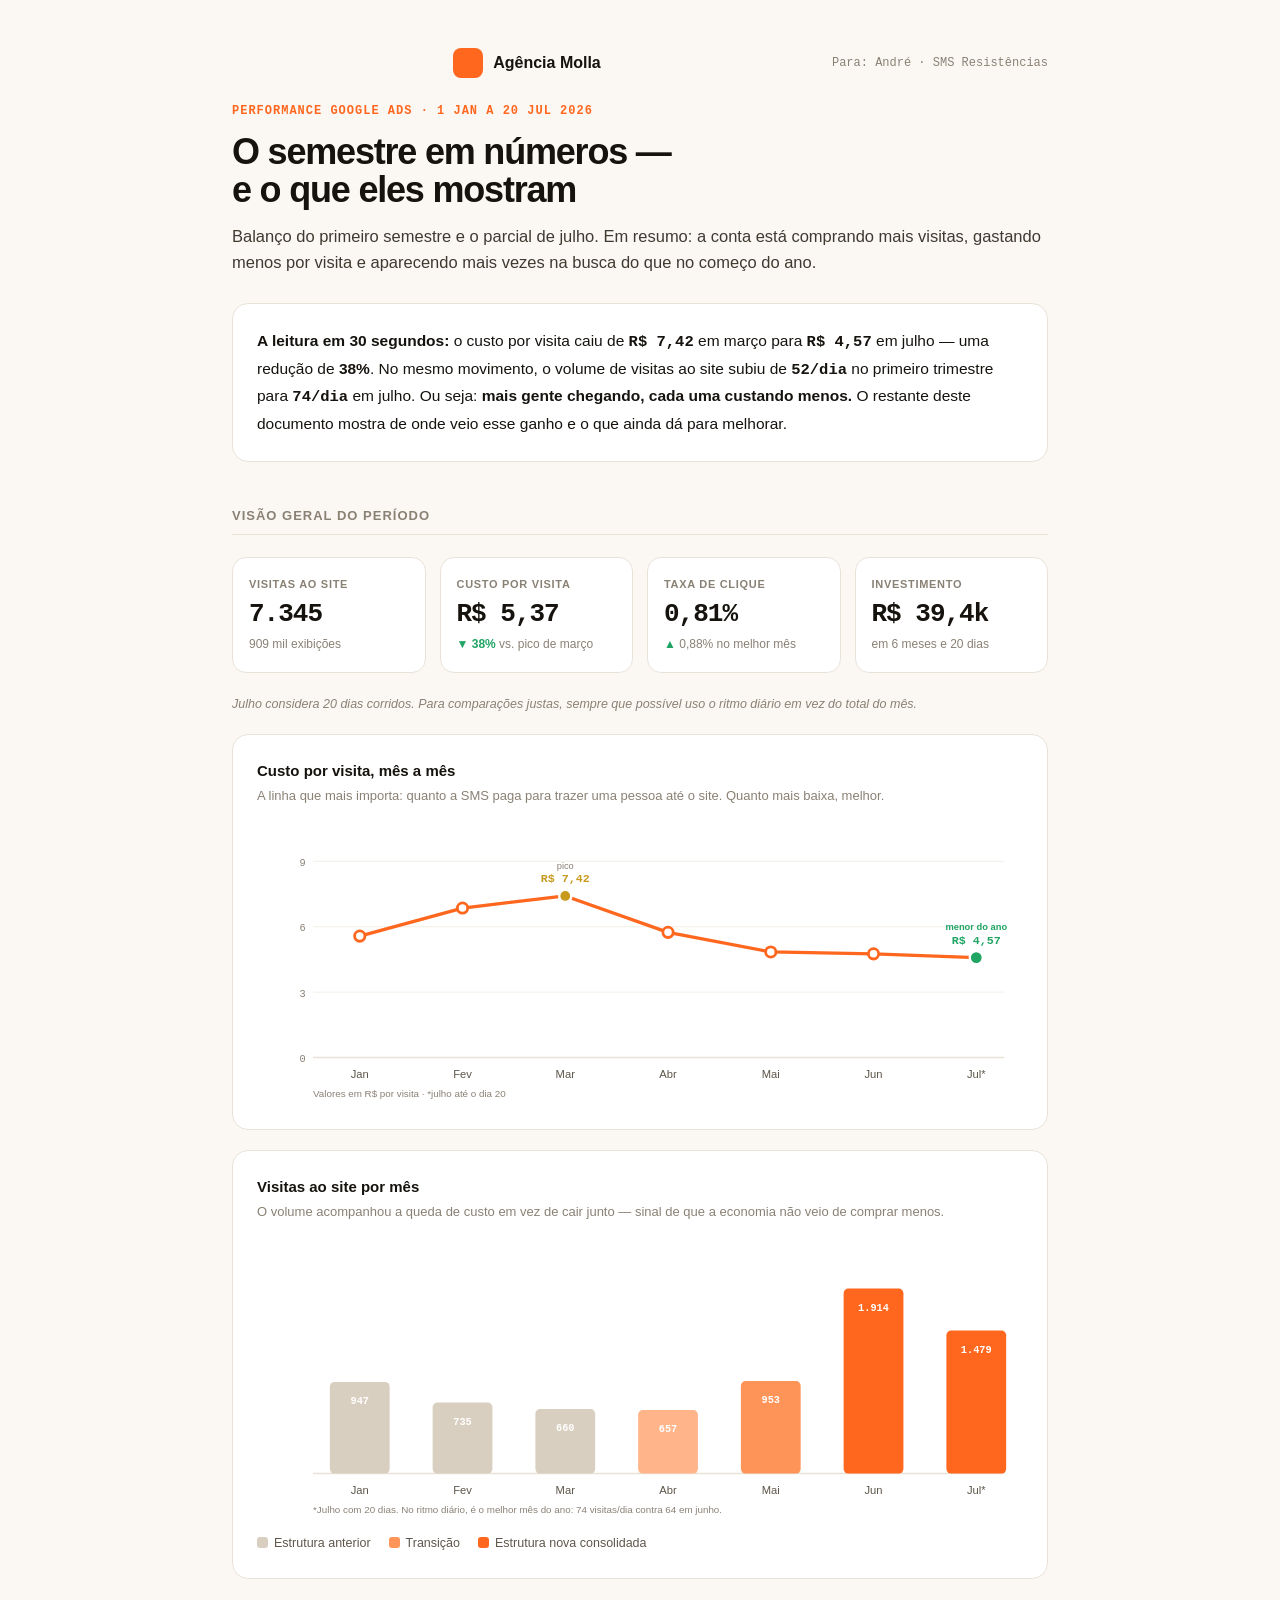
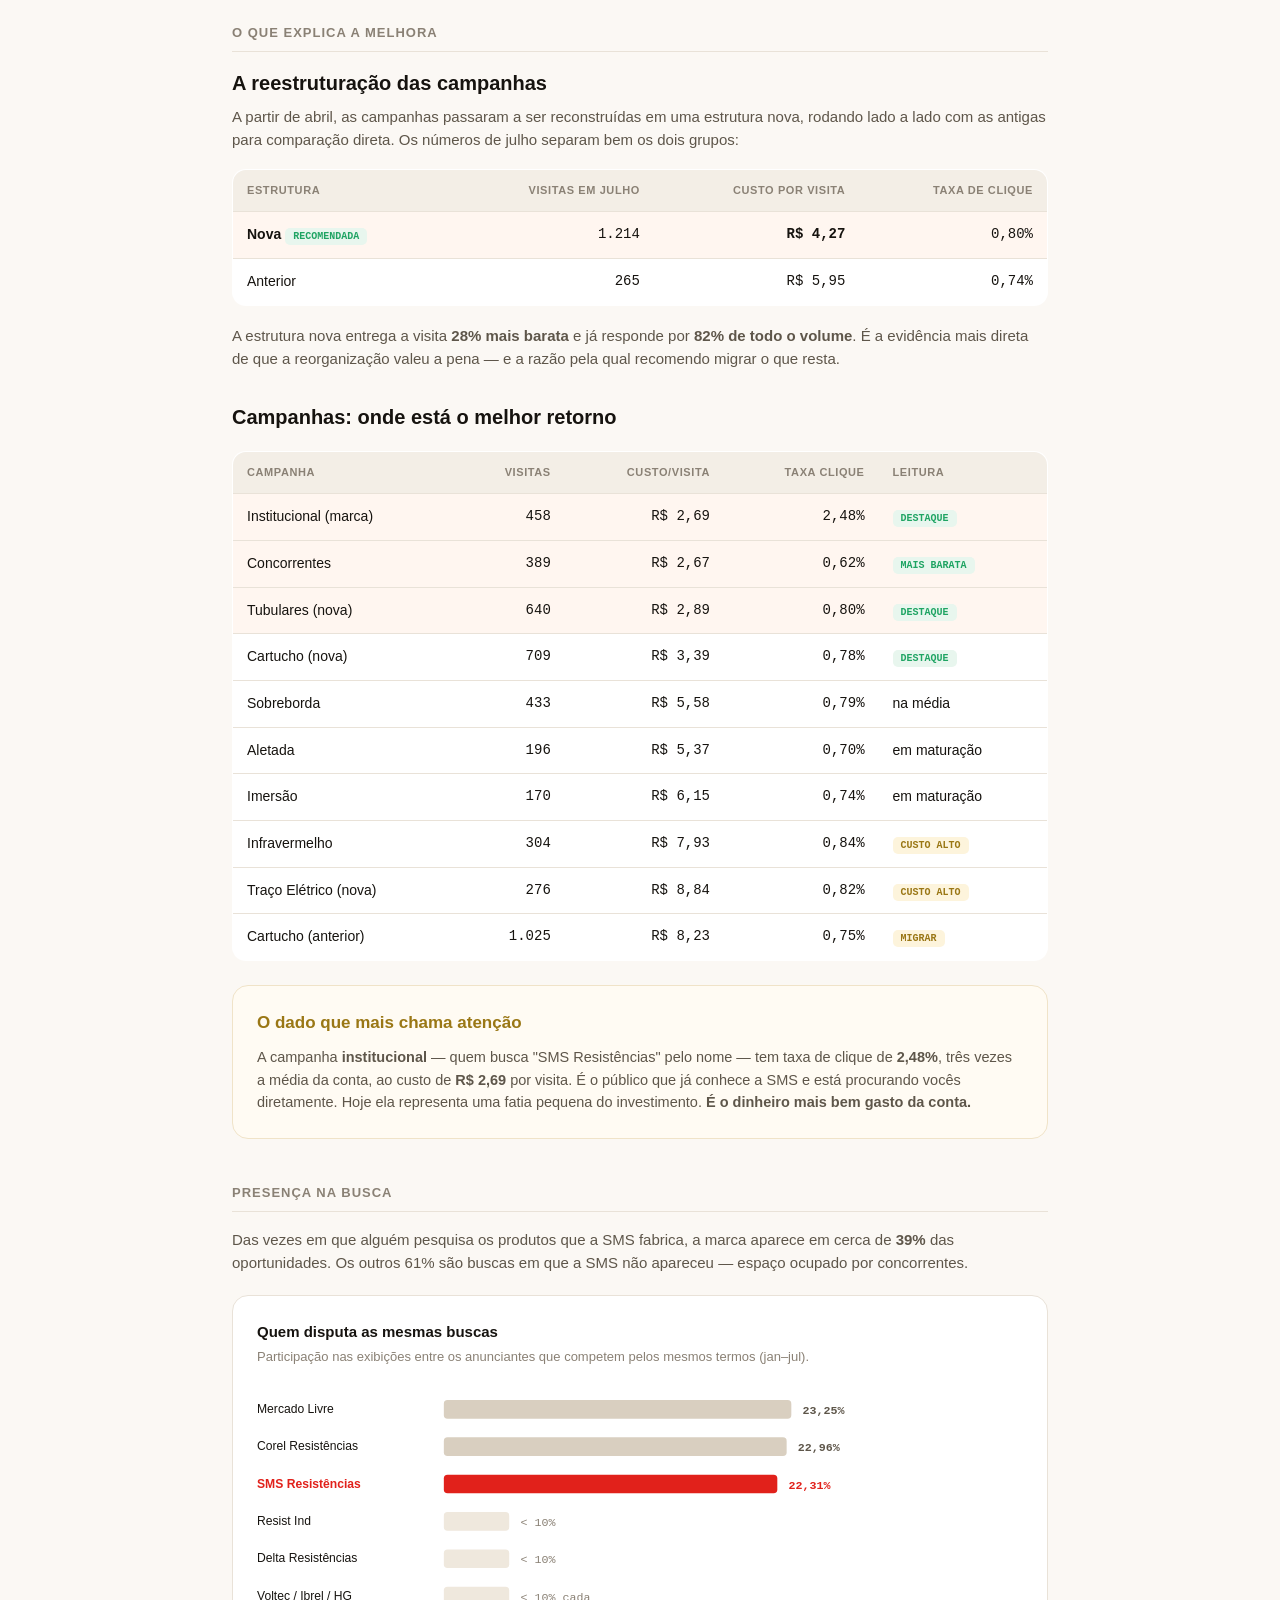
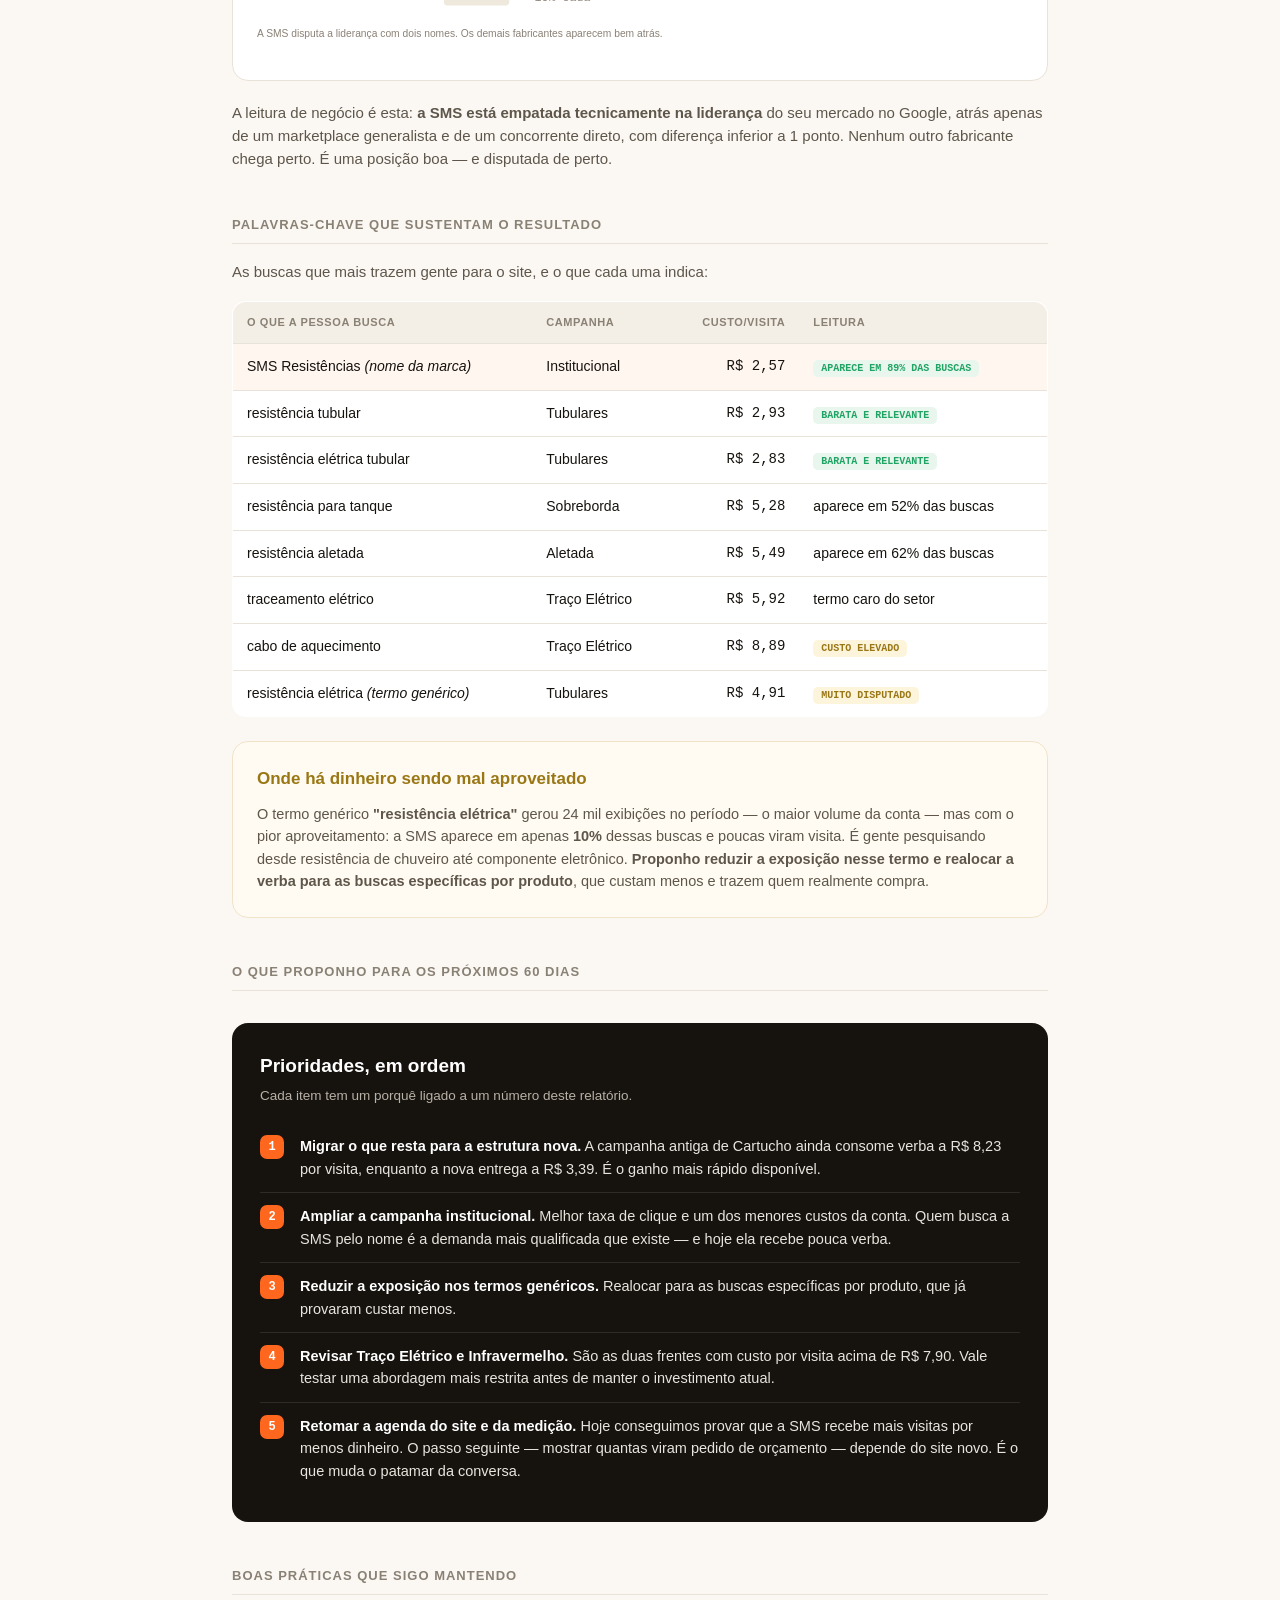
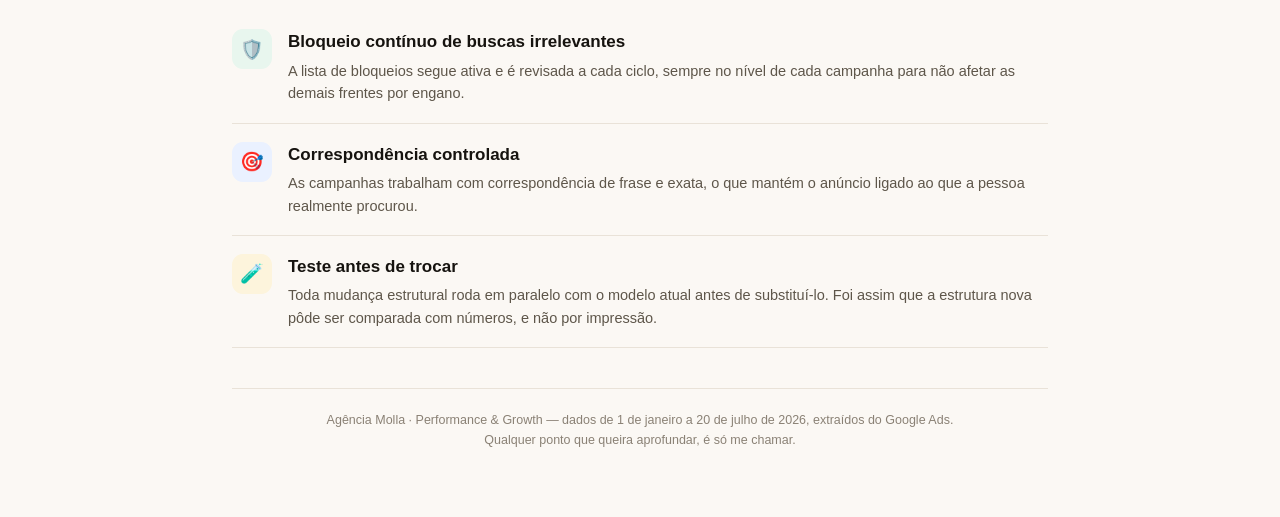
==== report_20260720_performance-jan-jul.html @ 2db91d68 "Add files via upload" ====
<!DOCTYPE html><html lang="pt-br"><head>
<meta charset="UTF-8"><meta name="viewport" content="width=device-width,initial-scale=1.0">
<title>Performance Google Ads · Jan–Jul 2026 — SMS Resistências | Agência Molla</title>
<style>
*{margin:0;padding:0;box-sizing:border-box}
:root{--molla:#FF671F;--sms:#E1211B;--ink:#16130f;--paper:#FBF8F4;--card:#fff;--line:#E9E2D8;--muted:#8A8175;--soft:#F3EEE6;--green:#1FA463;--amber:#C79A1E;--blue:#426AF2}
body{font-family:'Manrope','Segoe UI',Arial,sans-serif;background:var(--paper);color:var(--ink);line-height:1.55;-webkit-font-smoothing:antialiased}
.mono{font-family:'JetBrains Mono','SFMono-Regular',Consolas,monospace}
.wrap{max-width:880px;margin:0 auto;padding:48px 32px 70px}
.tagrow{display:flex;align-items:center;gap:10px;margin-bottom:24px}
.tagrow .dot{width:30px;height:30px;border-radius:8px;background:var(--molla);flex-shrink:0}
.tagrow b{font-size:16px;font-weight:800}
.tagrow span{font-size:12px;color:var(--muted);margin-left:auto}
.eyebrow{font-family:'JetBrains Mono',monospace;font-size:12px;letter-spacing:1px;text-transform:uppercase;color:var(--molla);font-weight:700;margin-bottom:12px}
h1{font-size:36px;font-weight:800;letter-spacing:-1.2px;line-height:1.08;margin-bottom:14px}
.intro{font-size:16.5px;color:#3f3930;margin-bottom:8px}
.hello{background:var(--card);border:1px solid var(--line);border-radius:16px;padding:24px;margin:28px 0;font-size:15.5px;line-height:1.7}
h2{font-size:13px;text-transform:uppercase;letter-spacing:1px;color:var(--muted);font-weight:700;margin:44px 0 16px;padding-bottom:8px;border-bottom:1px solid var(--line)}
h3.sec{font-size:20px;font-weight:800;margin:0 0 6px}
p.lead{font-size:15px;color:#5e564a;margin-bottom:18px}

/* big numbers */
.bn{display:grid;grid-template-columns:repeat(4,1fr);gap:14px;margin:22px 0}
.bn .b{background:var(--card);border:1px solid var(--line);border-radius:14px;padding:18px 16px}
.bn .lab{font-size:11px;text-transform:uppercase;letter-spacing:.7px;color:var(--muted);font-weight:700;margin-bottom:8px}
.bn .val{font-family:'JetBrains Mono',monospace;font-size:26px;font-weight:700;letter-spacing:-1px;line-height:1}
.bn .cmp{font-size:12px;margin-top:8px;font-weight:700}
.up{color:var(--green)} .down{color:var(--green)} .warn{color:var(--amber)}
.bn .cmp em{font-style:normal;color:var(--muted);font-weight:500}

.chart{background:var(--card);border:1px solid var(--line);border-radius:16px;padding:24px;margin:20px 0}
.chart h4{font-size:15px;font-weight:800;margin-bottom:4px}
.chart .cap{font-size:13px;color:var(--muted);margin-bottom:18px}
.chart svg{width:100%;height:auto;display:block}
.legend{display:flex;gap:18px;flex-wrap:wrap;margin-top:14px;font-size:12.5px;color:#5e564a}
.legend i{width:11px;height:11px;border-radius:3px;display:inline-block;margin-right:6px;vertical-align:-1px}

table{width:100%;border-collapse:collapse;background:var(--card);border:1px solid var(--line);border-radius:14px;overflow:hidden;font-size:14px;margin:18px 0}
th{background:var(--soft);text-align:left;padding:12px 14px;font-size:11px;text-transform:uppercase;letter-spacing:.6px;color:var(--muted);font-weight:800}
td{padding:12px 14px;border-top:1px solid var(--line)}
td.n{font-family:'JetBrains Mono',monospace;text-align:right;white-space:nowrap}
tr.hi td{background:#FFF6F0}
.pill{font-family:'JetBrains Mono',monospace;font-size:10px;font-weight:700;text-transform:uppercase;padding:3px 8px;border-radius:5px;background:#E8F6EE;color:var(--green)}
.pill.a{background:#FDF4DC;color:#9a7715}
.pill.b{background:#EAF1FF;color:var(--blue)}

.item{display:flex;gap:16px;padding:18px 0;border-bottom:1px solid var(--line)}
.item:last-child{border-bottom:none}
.ic{width:40px;height:40px;border-radius:11px;flex-shrink:0;display:flex;align-items:center;justify-content:center;font-size:19px;background:var(--soft)}
.ic.g{background:#E8F6EE}.ic.b{background:#EAF1FF}.ic.a{background:#FDF4DC}
.item h3{font-size:17px;font-weight:700;margin-bottom:4px}
.item p{font-size:14.5px;color:#5e564a}

.callout{background:#FFFBF3;border:1px solid #F0E3C8;border-radius:16px;padding:24px;margin:24px 0}
.callout h3{font-size:17px;font-weight:700;margin-bottom:10px;color:#9a7715}
.callout p{font-size:14.5px;color:#5e564a}
.next{background:var(--ink);color:#fff;border-radius:16px;padding:28px;margin-top:32px}
.next h3{font-size:19px;margin-bottom:6px}
.next .sb{font-size:13.5px;color:#b8b1a6;margin-bottom:16px}
.next ol{list-style:none;counter-reset:s}
.next li{padding:12px 0 12px 40px;position:relative;font-size:14.5px;color:#e8e4dd;border-top:1px solid #2e2a24;counter-increment:s}
.next li:first-child{border-top:none}
.next li::before{content:counter(s);position:absolute;left:0;top:12px;width:24px;height:24px;border-radius:7px;background:var(--molla);color:#fff;font-family:'JetBrains Mono',monospace;font-size:12px;font-weight:700;display:flex;align-items:center;justify-content:center}
.next li b{color:#fff}
.foot{margin-top:40px;padding-top:22px;border-top:1px solid var(--line);font-size:12.5px;color:var(--muted);text-align:center}
.note{font-size:12.5px;color:var(--muted);font-style:italic;margin-top:10px}
@media(max-width:680px){.wrap{padding:32px 18px 50px}h1{font-size:27px}.bn{grid-template-columns:repeat(2,1fr)}table{font-size:12.5px}td,th{padding:9px 8px}}
@media print{*{-webkit-print-color-adjust:exact!important;print-color-adjust:exact!important}
.chart,table,.next,.callout,.hello{page-break-inside:avoid;break-inside:avoid}@page{margin:12mm}}
</style></head><body>
<div class="wrap">
  <div class="tagrow"><span class="dot"></span><b>Agência Molla</b><span class="mono">Para: André · SMS Resistências</span></div>
  <div class="eyebrow">Performance Google Ads · 1 jan a 20 jul 2026</div>
  <h1>O semestre em números —<br>e o que eles mostram</h1>
  <p class="intro">Balanço do primeiro semestre e o parcial de julho. Em resumo: a conta está comprando mais visitas, gastando menos por visita e aparecendo mais vezes na busca do que no começo do ano.</p>

  <div class="hello">
    <b>A leitura em 30 segundos:</b> o custo por visita caiu de <b class="mono">R$ 7,42</b> em março para <b class="mono">R$ 4,57</b> em julho — uma redução de <b>38%</b>. No mesmo movimento, o volume de visitas ao site subiu de <b class="mono">52/dia</b> no primeiro trimestre para <b class="mono">74/dia</b> em julho. Ou seja: <b>mais gente chegando, cada uma custando menos.</b> O restante deste documento mostra de onde veio esse ganho e o que ainda dá para melhorar.
  </div>

  <h2>Visão geral do período</h2>
  <div class="bn">
    <div class="b"><div class="lab">Visitas ao site</div><div class="val">7.345</div><div class="cmp"><em>909 mil exibições</em></div></div>
    <div class="b"><div class="lab">Custo por visita</div><div class="val">R$ 5,37</div><div class="cmp down">▼ 38% <em>vs. pico de março</em></div></div>
    <div class="b"><div class="lab">Taxa de clique</div><div class="val">0,81%</div><div class="cmp up">▲ <em>0,88% no melhor mês</em></div></div>
    <div class="b"><div class="lab">Investimento</div><div class="val">R$ 39,4k</div><div class="cmp"><em>em 6 meses e 20 dias</em></div></div>
  </div>
  <p class="note">Julho considera 20 dias corridos. Para comparações justas, sempre que possível uso o ritmo diário em vez do total do mês.</p>

  <div class="chart">
    <h4>Custo por visita, mês a mês</h4>
    <p class="cap">A linha que mais importa: quanto a SMS paga para trazer uma pessoa até o site. Quanto mais baixa, melhor.</p>
    <svg viewBox="0 0 820 300" xmlns="http://www.w3.org/2000/svg" role="img" aria-label="Gráfico de custo por clique por mês">
      <line x1="60" y1="250" x2="800" y2="250" stroke="#E9E2D8" stroke-width="1.5"/>
      <line x1="60" y1="180" x2="800" y2="180" stroke="#F3EEE6" stroke-width="1"/>
      <line x1="60" y1="110" x2="800" y2="110" stroke="#F3EEE6" stroke-width="1"/>
      <line x1="60" y1="40" x2="800" y2="40" stroke="#F3EEE6" stroke-width="1"/>
      <text x="52" y="255" font-size="11" fill="#8A8175" text-anchor="end" font-family="monospace">0</text>
      <text x="52" y="185" font-size="11" fill="#8A8175" text-anchor="end" font-family="monospace">3</text>
      <text x="52" y="115" font-size="11" fill="#8A8175" text-anchor="end" font-family="monospace">6</text>
      <text x="52" y="45" font-size="11" fill="#8A8175" text-anchor="end" font-family="monospace">9</text>
      <polyline points="110,120 220,90 330,77 440,116 550,137 660,139 770,143" fill="none" stroke="#FF671F" stroke-width="3.5" stroke-linejoin="round" stroke-linecap="round"/>
      <circle cx="110" cy="120" r="5.5" fill="#fff" stroke="#FF671F" stroke-width="3"/>
      <circle cx="220" cy="90" r="5.5" fill="#fff" stroke="#FF671F" stroke-width="3"/>
      <circle cx="330" cy="77" r="6.5" fill="#C79A1E" stroke="#fff" stroke-width="2.5"/>
      <circle cx="440" cy="116" r="5.5" fill="#fff" stroke="#FF671F" stroke-width="3"/>
      <circle cx="550" cy="137" r="5.5" fill="#fff" stroke="#FF671F" stroke-width="3"/>
      <circle cx="660" cy="139" r="5.5" fill="#fff" stroke="#FF671F" stroke-width="3"/>
      <circle cx="770" cy="143" r="7" fill="#1FA463" stroke="#fff" stroke-width="2.5"/>
      <text x="330" y="62" font-size="12.5" fill="#C79A1E" text-anchor="middle" font-weight="700" font-family="monospace">R$ 7,42</text>
      <text x="330" y="48" font-size="10" fill="#8A8175" text-anchor="middle">pico</text>
      <text x="770" y="128" font-size="12.5" fill="#1FA463" text-anchor="middle" font-weight="700" font-family="monospace">R$ 4,57</text>
      <text x="770" y="114" font-size="10" fill="#1FA463" text-anchor="middle" font-weight="700">menor do ano</text>
      <text x="110" y="272" font-size="12" fill="#5e564a" text-anchor="middle">Jan</text>
      <text x="220" y="272" font-size="12" fill="#5e564a" text-anchor="middle">Fev</text>
      <text x="330" y="272" font-size="12" fill="#5e564a" text-anchor="middle">Mar</text>
      <text x="440" y="272" font-size="12" fill="#5e564a" text-anchor="middle">Abr</text>
      <text x="550" y="272" font-size="12" fill="#5e564a" text-anchor="middle">Mai</text>
      <text x="660" y="272" font-size="12" fill="#5e564a" text-anchor="middle">Jun</text>
      <text x="770" y="272" font-size="12" fill="#5e564a" text-anchor="middle">Jul*</text>
      <text x="60" y="292" font-size="10.5" fill="#8A8175">Valores em R$ por visita · *julho até o dia 20</text>
    </svg>
  </div>

  <div class="chart">
    <h4>Visitas ao site por mês</h4>
    <p class="cap">O volume acompanhou a queda de custo em vez de cair junto — sinal de que a economia não veio de comprar menos.</p>
    <svg viewBox="0 0 820 300" xmlns="http://www.w3.org/2000/svg" role="img" aria-label="Gráfico de cliques por mês">
      <line x1="60" y1="250" x2="800" y2="250" stroke="#E9E2D8" stroke-width="1.5"/>
      <g font-family="monospace" font-size="11" fill="#fff" text-anchor="middle" font-weight="700">
        <rect x="78" y="152" width="64" height="98" rx="5" fill="#D9CFC0"/><text x="110" y="176">947</text>
        <rect x="188" y="174" width="64" height="76" rx="5" fill="#D9CFC0"/><text x="220" y="198">735</text>
        <rect x="298" y="181" width="64" height="69" rx="5" fill="#D9CFC0"/><text x="330" y="205">660</text>
        <rect x="408" y="182" width="64" height="68" rx="5" fill="#FFB48A"/><text x="440" y="206">657</text>
        <rect x="518" y="151" width="64" height="99" rx="5" fill="#FF9459"/><text x="550" y="175">953</text>
        <rect x="628" y="52" width="64" height="198" rx="5" fill="#FF671F"/><text x="660" y="76">1.914</text>
        <rect x="738" y="97" width="64" height="153" rx="5" fill="#FF671F"/><text x="770" y="121">1.479</text>
      </g>
      <g font-size="12" fill="#5e564a" text-anchor="middle">
        <text x="110" y="272">Jan</text><text x="220" y="272">Fev</text><text x="330" y="272">Mar</text>
        <text x="440" y="272">Abr</text><text x="550" y="272">Mai</text><text x="660" y="272">Jun</text><text x="770" y="272">Jul*</text>
      </g>
      <text x="60" y="292" font-size="10.5" fill="#8A8175">*Julho com 20 dias. No ritmo diário, é o melhor mês do ano: 74 visitas/dia contra 64 em junho.</text>
    </svg>
    <div class="legend"><span><i style="background:#D9CFC0"></i>Estrutura anterior</span><span><i style="background:#FF9459"></i>Transição</span><span><i style="background:#FF671F"></i>Estrutura nova consolidada</span></div>
  </div>

  <h2>O que explica a melhora</h2>
  <h3 class="sec">A reestruturação das campanhas</h3>
  <p class="lead">A partir de abril, as campanhas passaram a ser reconstruídas em uma estrutura nova, rodando lado a lado com as antigas para comparação direta. Os números de julho separam bem os dois grupos:</p>

  <table>
    <tr><th>Estrutura</th><th style="text-align:right">Visitas em julho</th><th style="text-align:right">Custo por visita</th><th style="text-align:right">Taxa de clique</th></tr>
    <tr class="hi"><td><b>Nova</b> <span class="pill">recomendada</span></td><td class="n">1.214</td><td class="n"><b>R$ 4,27</b></td><td class="n">0,80%</td></tr>
    <tr><td>Anterior</td><td class="n">265</td><td class="n">R$ 5,95</td><td class="n">0,74%</td></tr>
  </table>
  <p class="lead">A estrutura nova entrega a visita <b>28% mais barata</b> e já responde por <b>82% de todo o volume</b>. É a evidência mais direta de que a reorganização valeu a pena — e a razão pela qual recomendo migrar o que resta.</p>

  <h3 class="sec" style="margin-top:32px">Campanhas: onde está o melhor retorno</h3>
  <table>
    <tr><th>Campanha</th><th style="text-align:right">Visitas</th><th style="text-align:right">Custo/visita</th><th style="text-align:right">Taxa clique</th><th>Leitura</th></tr>
    <tr class="hi"><td>Institucional (marca)</td><td class="n">458</td><td class="n">R$ 2,69</td><td class="n">2,48%</td><td><span class="pill">destaque</span></td></tr>
    <tr class="hi"><td>Concorrentes</td><td class="n">389</td><td class="n">R$ 2,67</td><td class="n">0,62%</td><td><span class="pill">mais barata</span></td></tr>
    <tr class="hi"><td>Tubulares (nova)</td><td class="n">640</td><td class="n">R$ 2,89</td><td class="n">0,80%</td><td><span class="pill">destaque</span></td></tr>
    <tr><td>Cartucho (nova)</td><td class="n">709</td><td class="n">R$ 3,39</td><td class="n">0,78%</td><td><span class="pill">destaque</span></td></tr>
    <tr><td>Sobreborda</td><td class="n">433</td><td class="n">R$ 5,58</td><td class="n">0,79%</td><td>na média</td></tr>
    <tr><td>Aletada</td><td class="n">196</td><td class="n">R$ 5,37</td><td class="n">0,70%</td><td>em maturação</td></tr>
    <tr><td>Imersão</td><td class="n">170</td><td class="n">R$ 6,15</td><td class="n">0,74%</td><td>em maturação</td></tr>
    <tr><td>Infravermelho</td><td class="n">304</td><td class="n">R$ 7,93</td><td class="n">0,84%</td><td><span class="pill a">custo alto</span></td></tr>
    <tr><td>Traço Elétrico (nova)</td><td class="n">276</td><td class="n">R$ 8,84</td><td class="n">0,82%</td><td><span class="pill a">custo alto</span></td></tr>
    <tr><td>Cartucho (anterior)</td><td class="n">1.025</td><td class="n">R$ 8,23</td><td class="n">0,75%</td><td><span class="pill a">migrar</span></td></tr>
  </table>

  <div class="callout">
    <h3>O dado que mais chama atenção</h3>
    <p>A campanha <b>institucional</b> — quem busca "SMS Resistências" pelo nome — tem taxa de clique de <b>2,48%</b>, três vezes a média da conta, ao custo de <b>R$ 2,69</b> por visita. É o público que já conhece a SMS e está procurando vocês diretamente. Hoje ela representa uma fatia pequena do investimento. <b>É o dinheiro mais bem gasto da conta.</b></p>
  </div>

  <h2>Presença na busca</h2>
  <p class="lead">Das vezes em que alguém pesquisa os produtos que a SMS fabrica, a marca aparece em cerca de <b>39%</b> das oportunidades. Os outros 61% são buscas em que a SMS não apareceu — espaço ocupado por concorrentes.</p>

  <div class="chart">
    <h4>Quem disputa as mesmas buscas</h4>
    <p class="cap">Participação nas exibições entre os anunciantes que competem pelos mesmos termos (jan–jul).</p>
    <svg viewBox="0 0 820 290" xmlns="http://www.w3.org/2000/svg" role="img" aria-label="Participação de impressões por concorrente">
      <g font-size="13" fill="#16130f">
        <text x="0" y="30">Mercado Livre</text>
        <rect x="200" y="16" width="372" height="20" rx="4" fill="#D9CFC0"/>
        <text x="584" y="31" font-family="monospace" font-size="12.5" font-weight="700" fill="#5e564a">23,25%</text>

        <text x="0" y="70">Corel Resistências</text>
        <rect x="200" y="56" width="367" height="20" rx="4" fill="#D9CFC0"/>
        <text x="579" y="71" font-family="monospace" font-size="12.5" font-weight="700" fill="#5e564a">22,96%</text>

        <text x="0" y="110" font-weight="800" fill="#E1211B">SMS Resistências</text>
        <rect x="200" y="96" width="357" height="20" rx="4" fill="#E1211B"/>
        <text x="569" y="111" font-family="monospace" font-size="12.5" font-weight="700" fill="#E1211B">22,31%</text>

        <text x="0" y="150">Resist Ind</text>
        <rect x="200" y="136" width="70" height="20" rx="4" fill="#EFE8DD"/>
        <text x="282" y="151" font-family="monospace" font-size="12.5" fill="#8A8175">&lt; 10%</text>

        <text x="0" y="190">Delta Resistências</text>
        <rect x="200" y="176" width="70" height="20" rx="4" fill="#EFE8DD"/>
        <text x="282" y="191" font-family="monospace" font-size="12.5" fill="#8A8175">&lt; 10%</text>

        <text x="0" y="230">Voltec / Ibrel / HG</text>
        <rect x="200" y="216" width="70" height="20" rx="4" fill="#EFE8DD"/>
        <text x="282" y="231" font-family="monospace" font-size="12.5" fill="#8A8175">&lt; 10% cada</text>
      </g>
      <text x="0" y="270" font-size="11" fill="#8A8175">A SMS disputa a liderança com dois nomes. Os demais fabricantes aparecem bem atrás.</text>
    </svg>
  </div>
  <p class="lead">A leitura de negócio é esta: <b>a SMS está empatada tecnicamente na liderança</b> do seu mercado no Google, atrás apenas de um marketplace generalista e de um concorrente direto, com diferença inferior a 1 ponto. Nenhum outro fabricante chega perto. É uma posição boa — e disputada de perto.</p>

  <h2>Palavras-chave que sustentam o resultado</h2>
  <p class="lead">As buscas que mais trazem gente para o site, e o que cada uma indica:</p>
  <table>
    <tr><th>O que a pessoa busca</th><th>Campanha</th><th style="text-align:right">Custo/visita</th><th>Leitura</th></tr>
    <tr class="hi"><td>SMS Resistências <em>(nome da marca)</em></td><td>Institucional</td><td class="n">R$ 2,57</td><td><span class="pill">aparece em 89% das buscas</span></td></tr>
    <tr><td>resistência tubular</td><td>Tubulares</td><td class="n">R$ 2,93</td><td><span class="pill">barata e relevante</span></td></tr>
    <tr><td>resistência elétrica tubular</td><td>Tubulares</td><td class="n">R$ 2,83</td><td><span class="pill">barata e relevante</span></td></tr>
    <tr><td>resistência para tanque</td><td>Sobreborda</td><td class="n">R$ 5,28</td><td>aparece em 52% das buscas</td></tr>
    <tr><td>resistência aletada</td><td>Aletada</td><td class="n">R$ 5,49</td><td>aparece em 62% das buscas</td></tr>
    <tr><td>traceamento elétrico</td><td>Traço Elétrico</td><td class="n">R$ 5,92</td><td>termo caro do setor</td></tr>
    <tr><td>cabo de aquecimento</td><td>Traço Elétrico</td><td class="n">R$ 8,89</td><td><span class="pill a">custo elevado</span></td></tr>
    <tr><td>resistência elétrica <em>(termo genérico)</em></td><td>Tubulares</td><td class="n">R$ 4,91</td><td><span class="pill a">muito disputado</span></td></tr>
  </table>

  <div class="callout">
    <h3>Onde há dinheiro sendo mal aproveitado</h3>
    <p>O termo genérico <b>"resistência elétrica"</b> gerou 24 mil exibições no período — o maior volume da conta — mas com o pior aproveitamento: a SMS aparece em apenas <b>10%</b> dessas buscas e poucas viram visita. É gente pesquisando desde resistência de chuveiro até componente eletrônico. <b>Proponho reduzir a exposição nesse termo e realocar a verba para as buscas específicas por produto</b>, que custam menos e trazem quem realmente compra.</p>
  </div>

  <h2>O que proponho para os próximos 60 dias</h2>
  <div class="next">
    <h3>Prioridades, em ordem</h3>
    <p class="sb">Cada item tem um porquê ligado a um número deste relatório.</p>
    <ol>
      <li><b>Migrar o que resta para a estrutura nova.</b> A campanha antiga de Cartucho ainda consome verba a R$ 8,23 por visita, enquanto a nova entrega a R$ 3,39. É o ganho mais rápido disponível.</li>
      <li><b>Ampliar a campanha institucional.</b> Melhor taxa de clique e um dos menores custos da conta. Quem busca a SMS pelo nome é a demanda mais qualificada que existe — e hoje ela recebe pouca verba.</li>
      <li><b>Reduzir a exposição nos termos genéricos.</b> Realocar para as buscas específicas por produto, que já provaram custar menos.</li>
      <li><b>Revisar Traço Elétrico e Infravermelho.</b> São as duas frentes com custo por visita acima de R$ 7,90. Vale testar uma abordagem mais restrita antes de manter o investimento atual.</li>
      <li><b>Retomar a agenda do site e da medição.</b> Hoje conseguimos provar que a SMS recebe mais visitas por menos dinheiro. O passo seguinte — mostrar quantas viram pedido de orçamento — depende do site novo. É o que muda o patamar da conversa.</li>
    </ol>
  </div>

  <h2>Boas práticas que sigo mantendo</h2>
  <div class="item"><div class="ic g">🛡️</div><div><h3>Bloqueio contínuo de buscas irrelevantes</h3><p>A lista de bloqueios segue ativa e é revisada a cada ciclo, sempre no nível de cada campanha para não afetar as demais frentes por engano.</p></div></div>
  <div class="item"><div class="ic b">🎯</div><div><h3>Correspondência controlada</h3><p>As campanhas trabalham com correspondência de frase e exata, o que mantém o anúncio ligado ao que a pessoa realmente procurou.</p></div></div>
  <div class="item"><div class="ic a">🧪</div><div><h3>Teste antes de trocar</h3><p>Toda mudança estrutural roda em paralelo com o modelo atual antes de substituí-lo. Foi assim que a estrutura nova pôde ser comparada com números, e não por impressão.</p></div></div>

  <p class="foot">Agência Molla · Performance &amp; Growth — dados de 1 de janeiro a 20 de julho de 2026, extraídos do Google Ads.<br>Qualquer ponto que queira aprofundar, é só me chamar.</p>
</div>
</body></html>
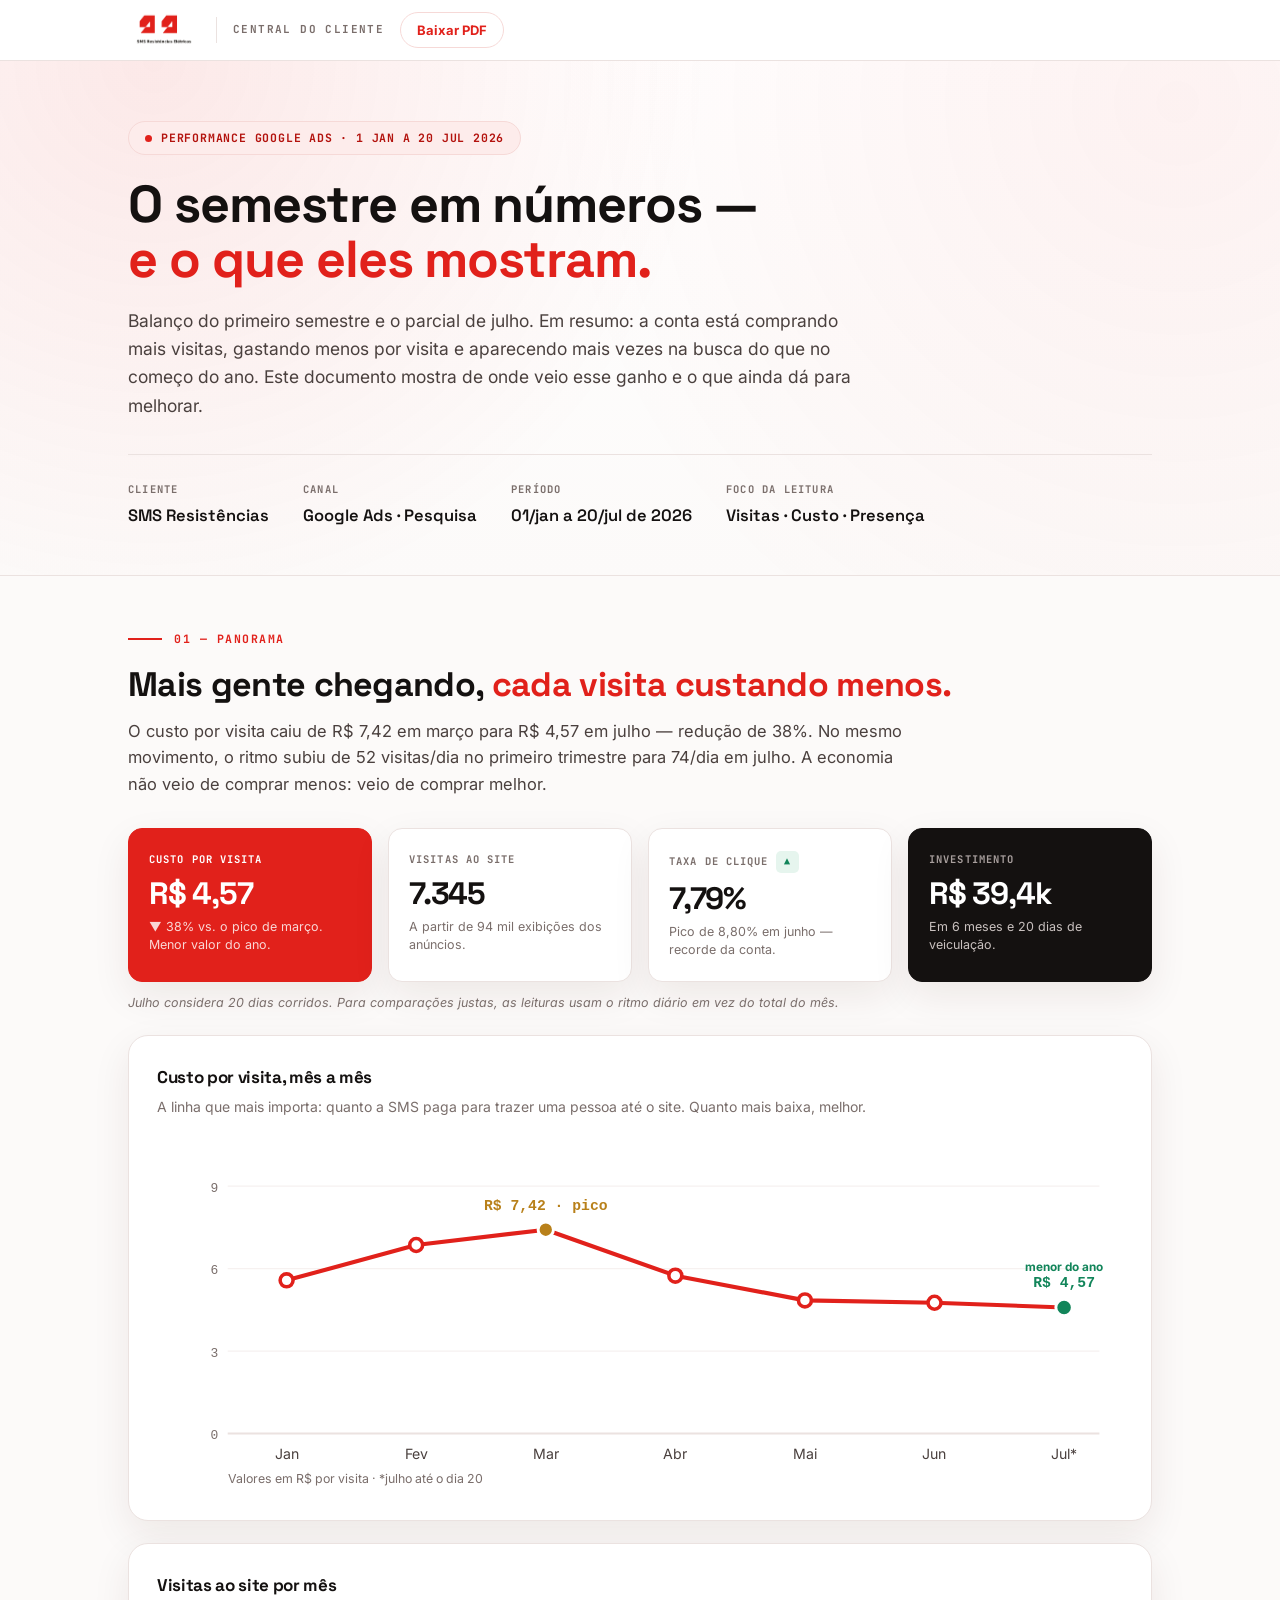
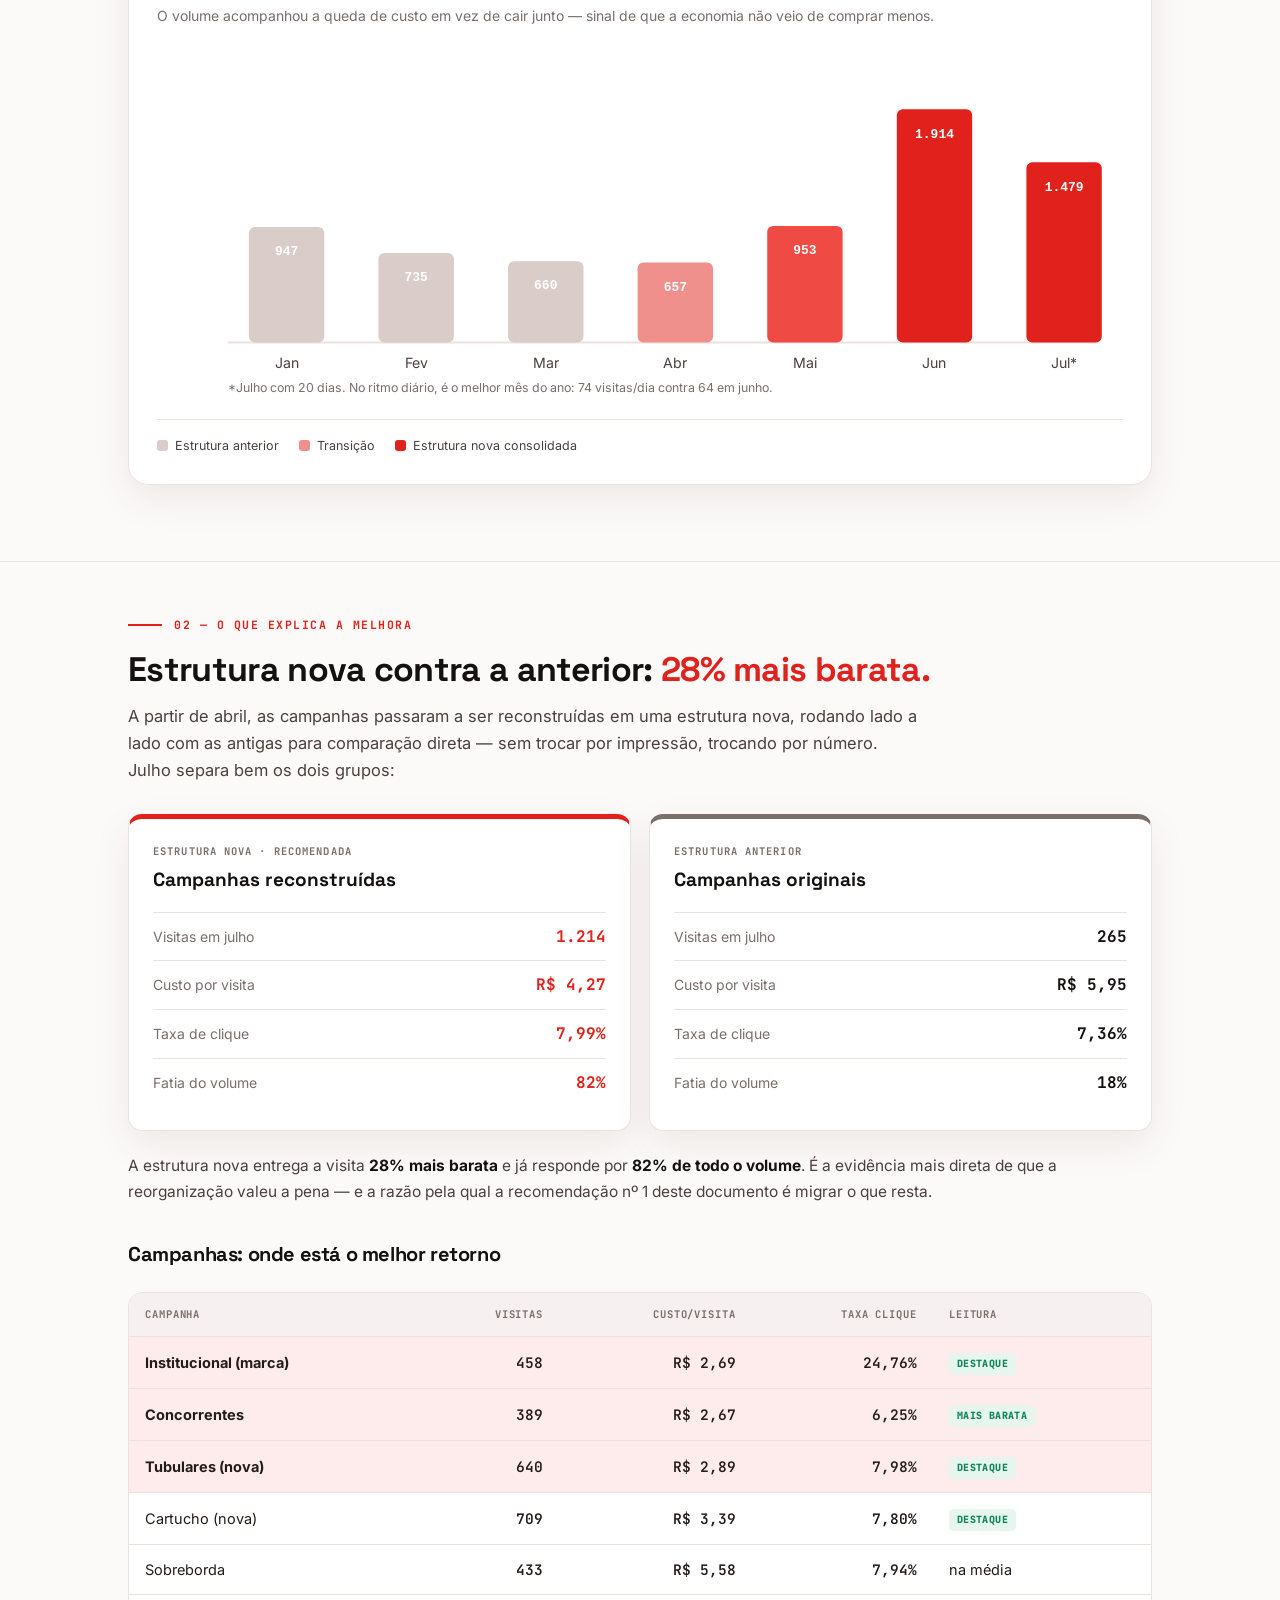
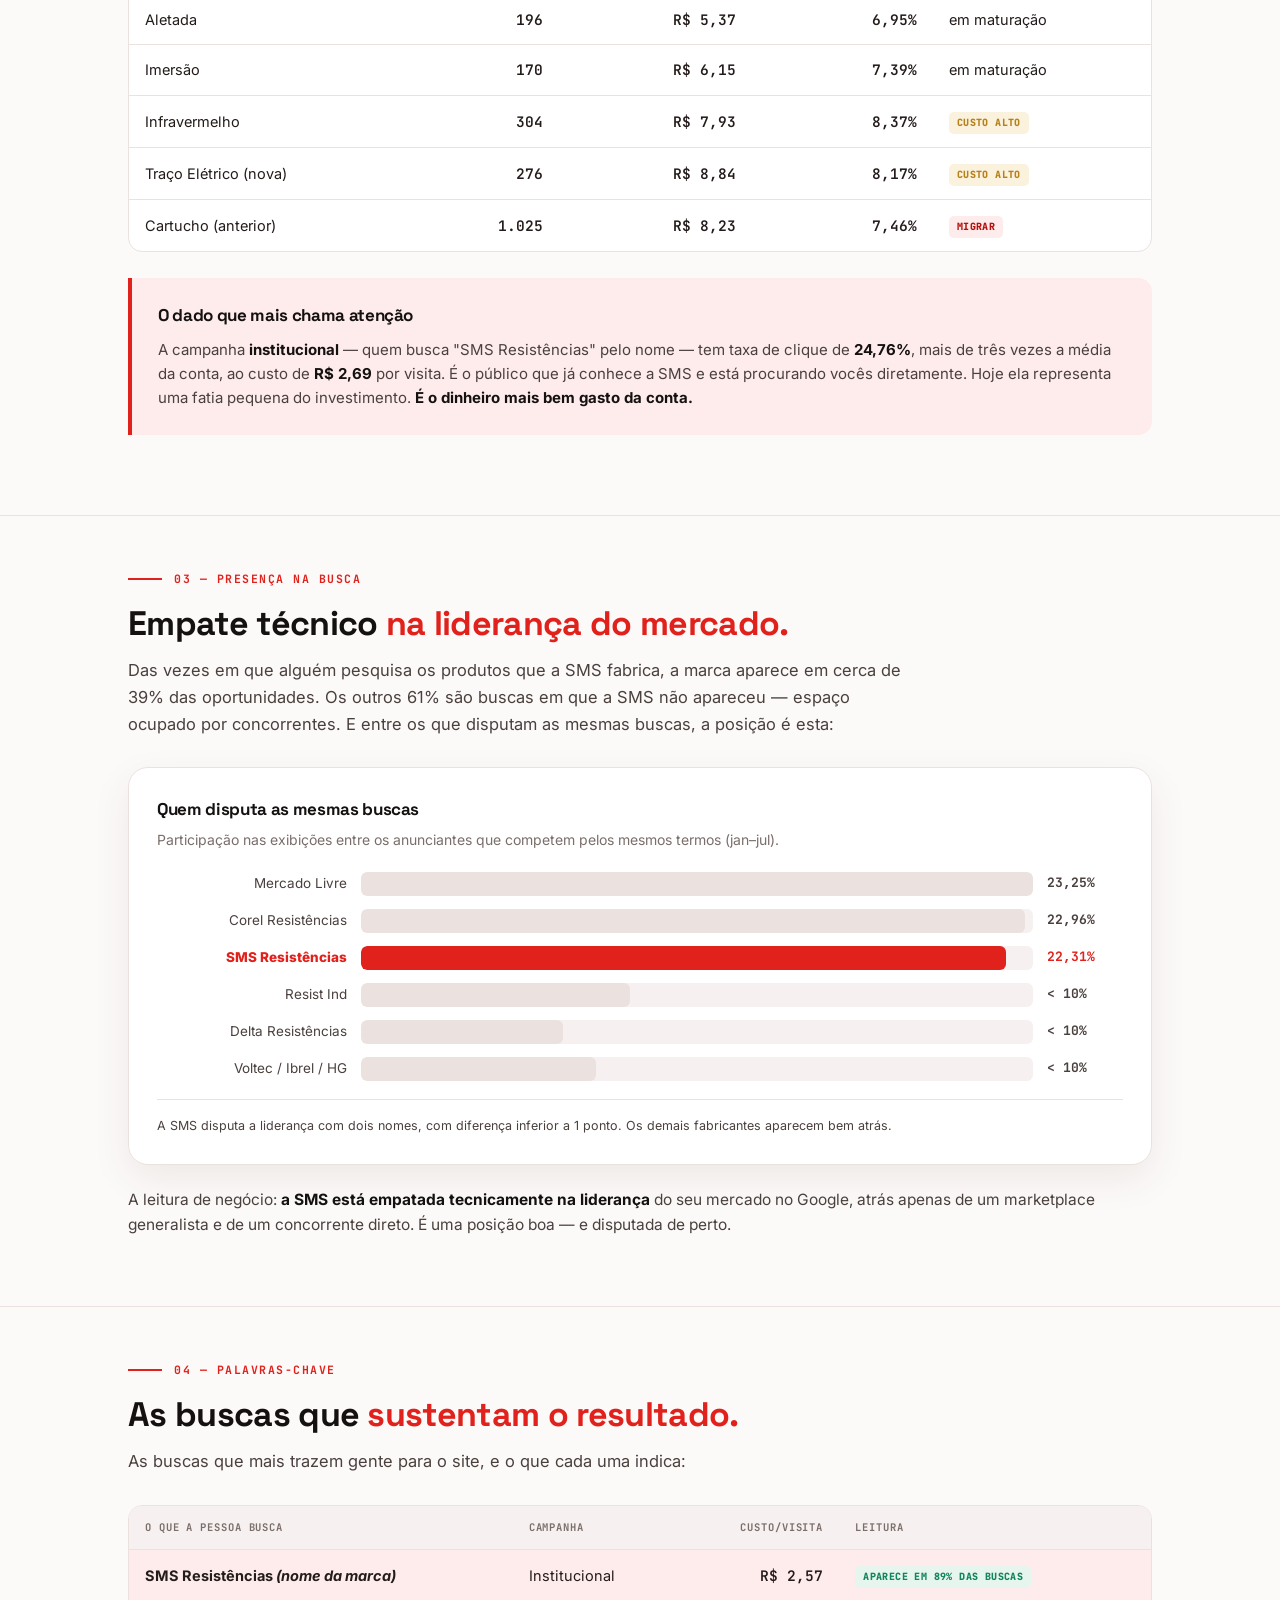
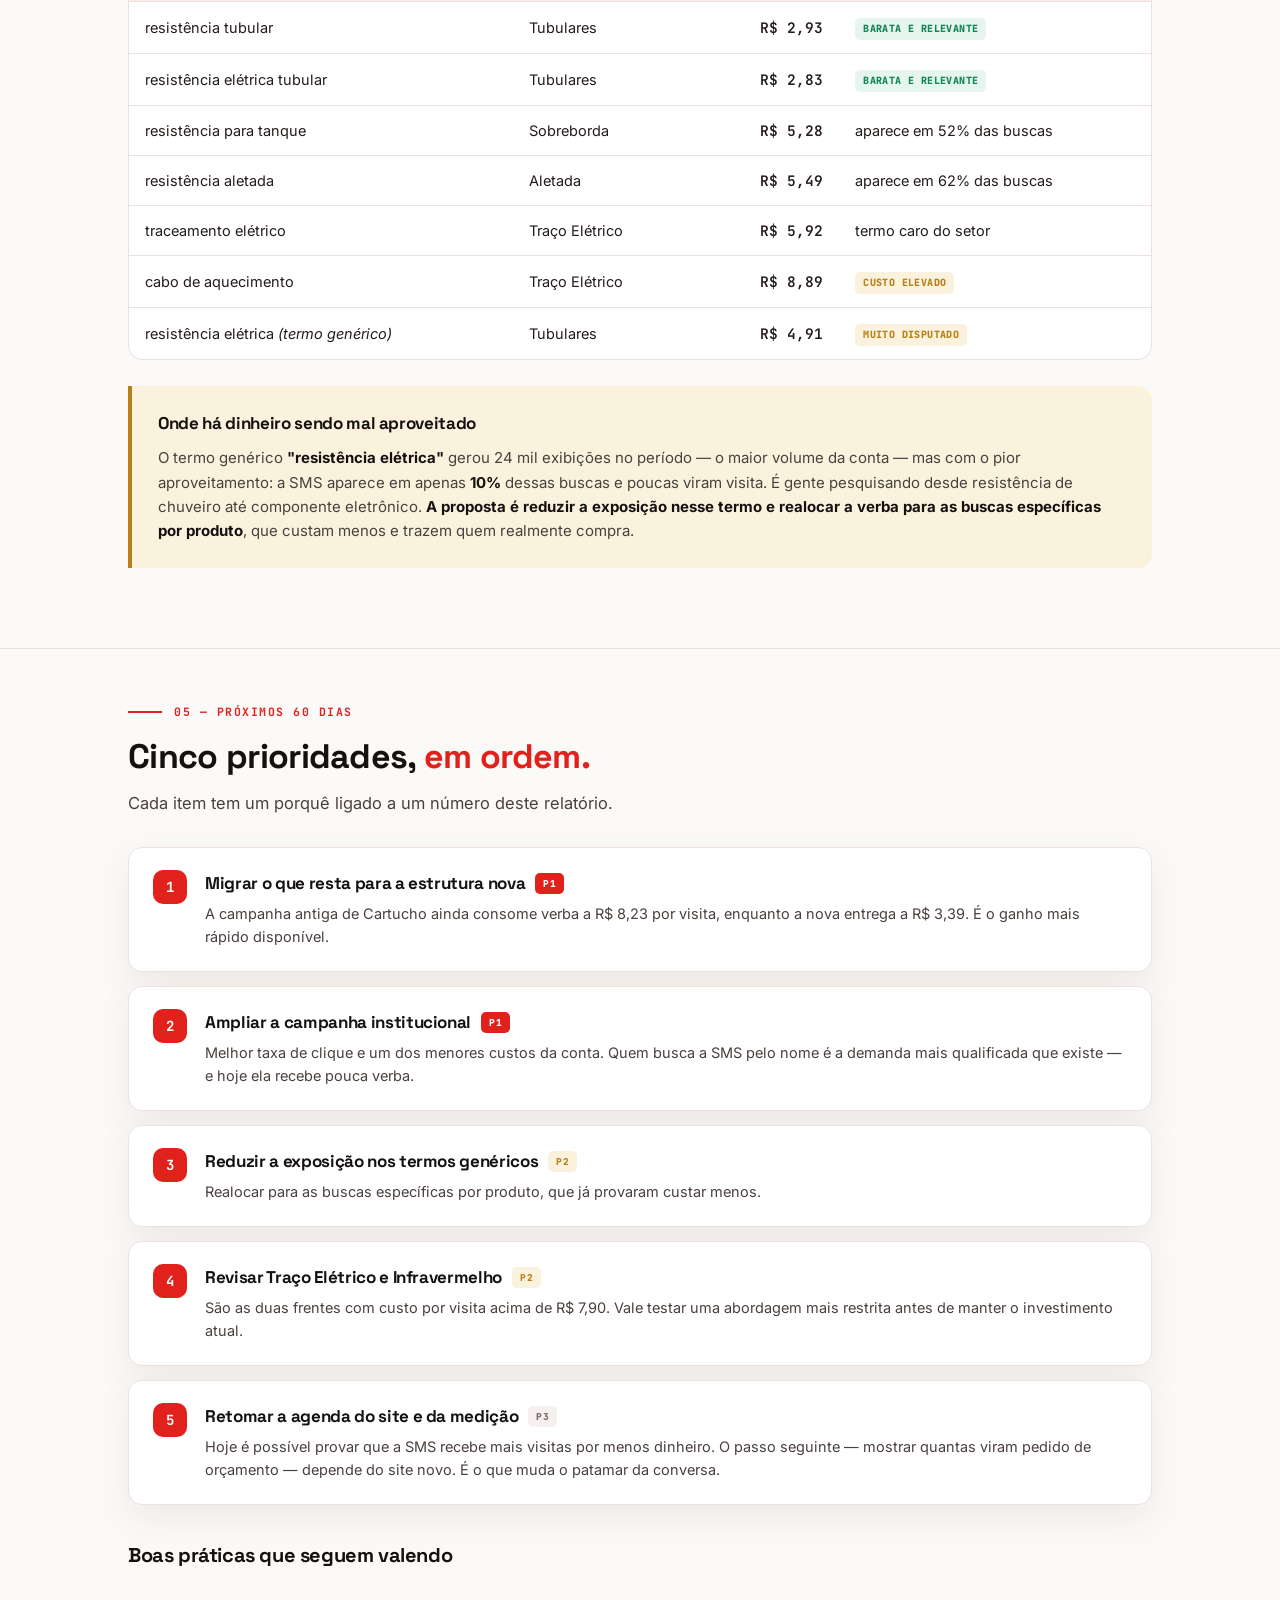
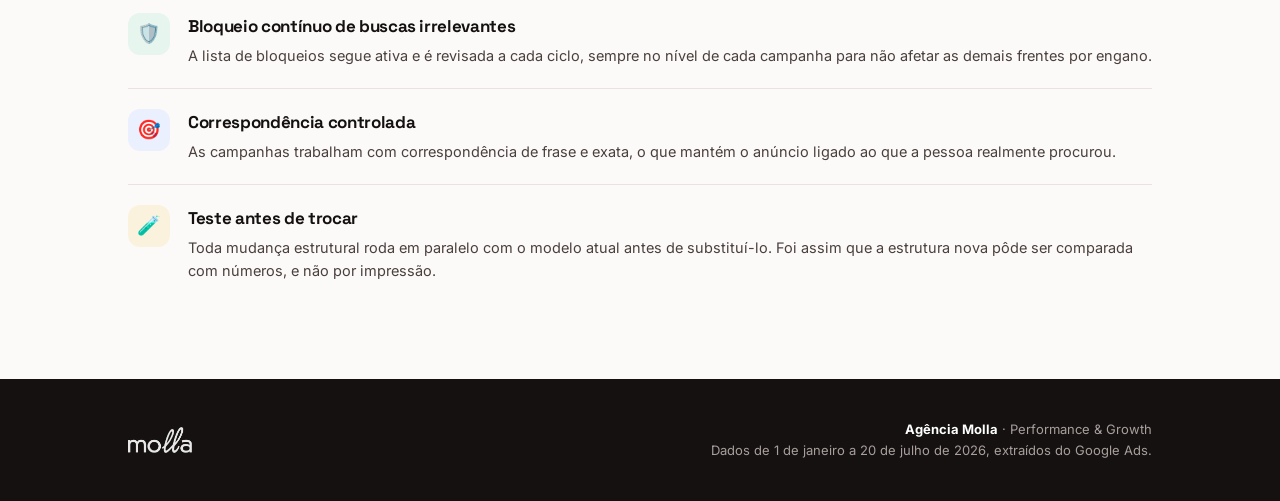
==== commit 910b2c3b: "Add files via upload" ====
--- a/report_20260720_performance-jan-jul.html
+++ b/report_20260720_performance-jan-jul.html
@@ -1,255 +1,481 @@
-<!DOCTYPE html><html lang="pt-br"><head>
+<!DOCTYPE html>
+<html lang="pt-br"><head>
 <meta charset="UTF-8"><meta name="viewport" content="width=device-width,initial-scale=1.0">
 <title>Performance Google Ads · Jan–Jul 2026 — SMS Resistências | Agência Molla</title>
+<link rel="preconnect" href="https://fonts.googleapis.com">
+<link rel="preconnect" href="https://fonts.gstatic.com" crossorigin>
+<link href="https://fonts.googleapis.com/css2?family=Inter:wght@400;500;600;700;800&family=Space+Grotesk:wght@500;600;700&family=JetBrains+Mono:wght@400;500;700&display=swap" rel="stylesheet">
 <style>
+/* ==========================================================================
+   CENTRAL DO CLIENTE · SMS RESISTÊNCIAS ELÉTRICAS
+   Sistema de design compartilhado — todos os documentos usam este arquivo.
+   Blend: estrutura seccionada (Brasil Fuso) + componentes de leitura (MetLife)
+   Paleta: vermelho SMS, branco, preto e cinzas quentes.
+   ========================================================================== */
+:root{
+  /* marca */
+  --red:#E1211B; --red-deep:#B3120D; --red-dark:#7A0A07; --red-ink:#4A0605;
+  --red-mid:#EF4A44; --red-soft:#FDECEB; --red-line:#F6D9D7;
+  --red-glow:rgba(225,33,27,.10); --red-glow-2:rgba(225,33,27,.18);
+  /* neutros quentes */
+  --ink:#141110; --ink-2:#2A2422; --text:#241C1B; --muted:#7A6E6B;
+  --paper:#FCFAF9; --paper-2:#F6F1F0; --card:#FFFFFF; --line:#EBE2E0;
+  /* semânticos */
+  --good:#12855A; --good-soft:#E6F5EE; --warn:#B8801A; --warn-soft:#FBF2DE;
+  --info:#2B5CC4; --info-soft:#EAF0FD;
+  /* assinatura da agência (uso restrito ao rodapé/header) */
+  --molla:#FF671F;
+  --radius:20px; --radius-sm:14px;
+  --shadow:0 14px 38px rgba(60,20,18,.08);
+  --shadow-lg:0 22px 56px rgba(60,20,18,.14);
+}
 *{margin:0;padding:0;box-sizing:border-box}
-:root{--molla:#FF671F;--sms:#E1211B;--ink:#16130f;--paper:#FBF8F4;--card:#fff;--line:#E9E2D8;--muted:#8A8175;--soft:#F3EEE6;--green:#1FA463;--amber:#C79A1E;--blue:#426AF2}
-body{font-family:'Manrope','Segoe UI',Arial,sans-serif;background:var(--paper);color:var(--ink);line-height:1.55;-webkit-font-smoothing:antialiased}
+html{scroll-behavior:smooth}
+body{
+  font-family:'Inter',-apple-system,BlinkMacSystemFont,'Segoe UI',Arial,sans-serif;
+  background:var(--paper); color:var(--text); line-height:1.6;
+  -webkit-font-smoothing:antialiased; font-size:16px;
+}
 .mono{font-family:'JetBrains Mono','SFMono-Regular',Consolas,monospace}
-.wrap{max-width:880px;margin:0 auto;padding:48px 32px 70px}
-.tagrow{display:flex;align-items:center;gap:10px;margin-bottom:24px}
-.tagrow .dot{width:30px;height:30px;border-radius:8px;background:var(--molla);flex-shrink:0}
-.tagrow b{font-size:16px;font-weight:800}
-.tagrow span{font-size:12px;color:var(--muted);margin-left:auto}
-.eyebrow{font-family:'JetBrains Mono',monospace;font-size:12px;letter-spacing:1px;text-transform:uppercase;color:var(--molla);font-weight:700;margin-bottom:12px}
-h1{font-size:36px;font-weight:800;letter-spacing:-1.2px;line-height:1.08;margin-bottom:14px}
-.intro{font-size:16.5px;color:#3f3930;margin-bottom:8px}
-.hello{background:var(--card);border:1px solid var(--line);border-radius:16px;padding:24px;margin:28px 0;font-size:15.5px;line-height:1.7}
-h2{font-size:13px;text-transform:uppercase;letter-spacing:1px;color:var(--muted);font-weight:700;margin:44px 0 16px;padding-bottom:8px;border-bottom:1px solid var(--line)}
-h3.sec{font-size:20px;font-weight:800;margin:0 0 6px}
-p.lead{font-size:15px;color:#5e564a;margin-bottom:18px}
-
-/* big numbers */
-.bn{display:grid;grid-template-columns:repeat(4,1fr);gap:14px;margin:22px 0}
-.bn .b{background:var(--card);border:1px solid var(--line);border-radius:14px;padding:18px 16px}
-.bn .lab{font-size:11px;text-transform:uppercase;letter-spacing:.7px;color:var(--muted);font-weight:700;margin-bottom:8px}
-.bn .val{font-family:'JetBrains Mono',monospace;font-size:26px;font-weight:700;letter-spacing:-1px;line-height:1}
-.bn .cmp{font-size:12px;margin-top:8px;font-weight:700}
-.up{color:var(--green)} .down{color:var(--green)} .warn{color:var(--amber)}
-.bn .cmp em{font-style:normal;color:var(--muted);font-weight:500}
-
-.chart{background:var(--card);border:1px solid var(--line);border-radius:16px;padding:24px;margin:20px 0}
-.chart h4{font-size:15px;font-weight:800;margin-bottom:4px}
-.chart .cap{font-size:13px;color:var(--muted);margin-bottom:18px}
-.chart svg{width:100%;height:auto;display:block}
-.legend{display:flex;gap:18px;flex-wrap:wrap;margin-top:14px;font-size:12.5px;color:#5e564a}
-.legend i{width:11px;height:11px;border-radius:3px;display:inline-block;margin-right:6px;vertical-align:-1px}
-
-table{width:100%;border-collapse:collapse;background:var(--card);border:1px solid var(--line);border-radius:14px;overflow:hidden;font-size:14px;margin:18px 0}
-th{background:var(--soft);text-align:left;padding:12px 14px;font-size:11px;text-transform:uppercase;letter-spacing:.6px;color:var(--muted);font-weight:800}
-td{padding:12px 14px;border-top:1px solid var(--line)}
-td.n{font-family:'JetBrains Mono',monospace;text-align:right;white-space:nowrap}
-tr.hi td{background:#FFF6F0}
-.pill{font-family:'JetBrains Mono',monospace;font-size:10px;font-weight:700;text-transform:uppercase;padding:3px 8px;border-radius:5px;background:#E8F6EE;color:var(--green)}
-.pill.a{background:#FDF4DC;color:#9a7715}
-.pill.b{background:#EAF1FF;color:var(--blue)}
-
-.item{display:flex;gap:16px;padding:18px 0;border-bottom:1px solid var(--line)}
-.item:last-child{border-bottom:none}
-.ic{width:40px;height:40px;border-radius:11px;flex-shrink:0;display:flex;align-items:center;justify-content:center;font-size:19px;background:var(--soft)}
-.ic.g{background:#E8F6EE}.ic.b{background:#EAF1FF}.ic.a{background:#FDF4DC}
-.item h3{font-size:17px;font-weight:700;margin-bottom:4px}
-.item p{font-size:14.5px;color:#5e564a}
-
-.callout{background:#FFFBF3;border:1px solid #F0E3C8;border-radius:16px;padding:24px;margin:24px 0}
-.callout h3{font-size:17px;font-weight:700;margin-bottom:10px;color:#9a7715}
-.callout p{font-size:14.5px;color:#5e564a}
-.next{background:var(--ink);color:#fff;border-radius:16px;padding:28px;margin-top:32px}
-.next h3{font-size:19px;margin-bottom:6px}
-.next .sb{font-size:13.5px;color:#b8b1a6;margin-bottom:16px}
-.next ol{list-style:none;counter-reset:s}
-.next li{padding:12px 0 12px 40px;position:relative;font-size:14.5px;color:#e8e4dd;border-top:1px solid #2e2a24;counter-increment:s}
-.next li:first-child{border-top:none}
-.next li::before{content:counter(s);position:absolute;left:0;top:12px;width:24px;height:24px;border-radius:7px;background:var(--molla);color:#fff;font-family:'JetBrains Mono',monospace;font-size:12px;font-weight:700;display:flex;align-items:center;justify-content:center}
-.next li b{color:#fff}
-.foot{margin-top:40px;padding-top:22px;border-top:1px solid var(--line);font-size:12.5px;color:var(--muted);text-align:center}
-.note{font-size:12.5px;color:var(--muted);font-style:italic;margin-top:10px}
-@media(max-width:680px){.wrap{padding:32px 18px 50px}h1{font-size:27px}.bn{grid-template-columns:repeat(2,1fr)}table{font-size:12.5px}td,th{padding:9px 8px}}
-@media print{*{-webkit-print-color-adjust:exact!important;print-color-adjust:exact!important}
-.chart,table,.next,.callout,.hello{page-break-inside:avoid;break-inside:avoid}@page{margin:12mm}}
-</style></head><body>
-<div class="wrap">
-  <div class="tagrow"><span class="dot"></span><b>Agência Molla</b><span class="mono">Para: André · SMS Resistências</span></div>
-  <div class="eyebrow">Performance Google Ads · 1 jan a 20 jul 2026</div>
-  <h1>O semestre em números —<br>e o que eles mostram</h1>
-  <p class="intro">Balanço do primeiro semestre e o parcial de julho. Em resumo: a conta está comprando mais visitas, gastando menos por visita e aparecendo mais vezes na busca do que no começo do ano.</p>
-
-  <div class="hello">
-    <b>A leitura em 30 segundos:</b> o custo por visita caiu de <b class="mono">R$ 7,42</b> em março para <b class="mono">R$ 4,57</b> em julho — uma redução de <b>38%</b>. No mesmo movimento, o volume de visitas ao site subiu de <b class="mono">52/dia</b> no primeiro trimestre para <b class="mono">74/dia</b> em julho. Ou seja: <b>mais gente chegando, cada uma custando menos.</b> O restante deste documento mostra de onde veio esse ganho e o que ainda dá para melhorar.
-  </div>
-
-  <h2>Visão geral do período</h2>
-  <div class="bn">
-    <div class="b"><div class="lab">Visitas ao site</div><div class="val">7.345</div><div class="cmp"><em>909 mil exibições</em></div></div>
-    <div class="b"><div class="lab">Custo por visita</div><div class="val">R$ 5,37</div><div class="cmp down">▼ 38% <em>vs. pico de março</em></div></div>
-    <div class="b"><div class="lab">Taxa de clique</div><div class="val">0,81%</div><div class="cmp up">▲ <em>0,88% no melhor mês</em></div></div>
-    <div class="b"><div class="lab">Investimento</div><div class="val">R$ 39,4k</div><div class="cmp"><em>em 6 meses e 20 dias</em></div></div>
-  </div>
-  <p class="note">Julho considera 20 dias corridos. Para comparações justas, sempre que possível uso o ritmo diário em vez do total do mês.</p>
-
-  <div class="chart">
+h1,h2,h3,h4,.display{font-family:'Space Grotesk','Inter',sans-serif;letter-spacing:-.02em}
+
+/* ---------- HEADER FIXO (cliente à esquerda, agência assina) ---------- */
+.hdr{
+  position:sticky; top:0; z-index:60; background:rgba(255,255,255,.94);
+  backdrop-filter:blur(14px); border-bottom:1px solid var(--line);
+}
+.hdr-in{max-width:1080px;margin:0 auto;padding:12px 28px;display:flex;align-items:center;gap:16px}
+.hdr-logo{height:36px;width:auto;display:block}
+.hdr-sep{width:1px;height:26px;background:var(--line)}
+.hdr-tag{font-family:'JetBrains Mono',monospace;font-size:11px;letter-spacing:1.4px;
+  text-transform:uppercase;color:var(--muted);font-weight:700}
+.hdr-back{
+  margin-left:auto;display:inline-flex;align-items:center;gap:7px;background:var(--red);
+  color:#fff;text-decoration:none;padding:9px 17px;border-radius:999px;
+  font-size:13px;font-weight:700;transition:background .2s;white-space:nowrap;
+}
+.hdr-back:hover{background:var(--red-deep)}
+.hdr-pdf{
+  display:inline-flex;align-items:center;gap:7px;background:#fff;color:var(--red);
+  border:1.5px solid var(--red-line);padding:9px 16px;border-radius:999px;
+  font-size:13px;font-weight:700;cursor:pointer;font-family:inherit;transition:background .2s;
+}
+.hdr-pdf:hover{background:var(--red-soft)}
+
+/* ---------- HERO ---------- */
+.hero{
+  background:
+    radial-gradient(circle at 12% 0%, var(--red-glow), transparent 45%),
+    radial-gradient(circle at 92% 8%, rgba(225,33,27,.06), transparent 50%),
+    linear-gradient(180deg,#fff 0%,var(--paper) 100%);
+  border-bottom:1px solid var(--line);
+}
+.hero-in{max-width:1080px;margin:0 auto;padding:60px 28px 46px}
+.chip{
+  display:inline-flex;align-items:center;gap:9px;background:var(--red-soft);
+  border:1px solid var(--red-line);color:var(--red-deep);padding:7px 16px;border-radius:999px;
+  font-family:'JetBrains Mono',monospace;font-size:11.5px;font-weight:700;
+  letter-spacing:.8px;text-transform:uppercase;margin-bottom:22px;
+}
+.chip .bullet{width:7px;height:7px;border-radius:50%;background:var(--red);flex-shrink:0}
+h1.big{font-size:clamp(32px,5vw,52px);font-weight:700;line-height:1.05;margin-bottom:20px;color:var(--ink)}
+h1.big em{font-style:normal;color:var(--red)}
+.hero-lead{font-size:17.5px;color:#4a403e;max-width:730px;line-height:1.62}
+.hero-meta{
+  display:flex;flex-wrap:wrap;gap:34px;margin-top:34px;padding-top:26px;border-top:1px solid var(--line);
+}
+.hero-meta .mi .l{font-family:'JetBrains Mono',monospace;font-size:10.5px;letter-spacing:1.2px;
+  text-transform:uppercase;color:var(--muted);font-weight:700;margin-bottom:5px}
+.hero-meta .mi .v{font-family:'Space Grotesk',sans-serif;font-size:16.5px;font-weight:600;color:var(--ink)}
+
+/* ---------- LAYOUT ---------- */
+.wrap{max-width:1080px;margin:0 auto;padding:0 28px}
+section.blk{padding:54px 0;border-bottom:1px solid var(--line)}
+section.blk:last-of-type{border-bottom:none}
+.sec-eyebrow{
+  display:flex;align-items:center;gap:12px;margin-bottom:16px;
+  font-family:'JetBrains Mono',monospace;font-size:11.5px;letter-spacing:1.5px;
+  text-transform:uppercase;color:var(--red);font-weight:700;
+}
+.sec-eyebrow .rule{width:34px;height:2px;background:var(--red);flex-shrink:0}
+h2.sec{font-size:clamp(24px,3.4vw,34px);font-weight:700;line-height:1.15;margin-bottom:14px;color:var(--ink)}
+h2.sec em{font-style:normal;color:var(--red)}
+.sec-lead{font-size:16.5px;color:#4a403e;max-width:790px;margin-bottom:30px;line-height:1.62}
+h3.sub{font-size:20px;font-weight:700;margin:34px 0 10px;color:var(--ink)}
+p.body{font-size:15.5px;color:#4a403e;margin-bottom:14px;line-height:1.65}
+p.body b{color:var(--ink)}
+
+/* ---------- KPI ---------- */
+.kpis{display:grid;grid-template-columns:repeat(4,1fr);gap:16px;margin:6px 0 8px}
+.kpi{background:var(--card);border:1px solid var(--line);border-radius:var(--radius-sm);
+  padding:22px 20px;box-shadow:var(--shadow)}
+.kpi.solid{background:var(--red);border-color:var(--red)}
+.kpi.solid .kv,.kpi.solid .kl,.kpi.solid .ks{color:#fff}
+.kpi.solid .ks{color:rgba(255,255,255,.82)}
+.kpi.dark{background:var(--ink);border-color:var(--ink)}
+.kpi.dark .kv{color:#fff}.kpi.dark .kl{color:#a89f9d}.kpi.dark .ks{color:#c9c1bf}
+.kl{font-family:'JetBrains Mono',monospace;font-size:10.5px;letter-spacing:1.1px;
+  text-transform:uppercase;color:var(--muted);font-weight:700;margin-bottom:10px;display:flex;
+  align-items:center;gap:8px;flex-wrap:wrap}
+.kv{font-family:'Space Grotesk',sans-serif;font-size:31px;font-weight:700;line-height:1;
+  letter-spacing:-1.2px;color:var(--ink)}
+.ks{font-size:12.5px;color:var(--muted);margin-top:9px;line-height:1.45}
+.badge{display:inline-block;font-size:10px;font-weight:800;padding:3px 8px;border-radius:5px;
+  font-family:'JetBrains Mono',monospace;letter-spacing:.4px;text-transform:uppercase}
+.badge.up{background:var(--good-soft);color:var(--good)}
+.badge.dn{background:var(--good-soft);color:var(--good)}
+.badge.wa{background:var(--warn-soft);color:var(--warn)}
+.badge.nu{background:var(--red-soft);color:var(--red-deep)}
+.badge.in{background:var(--info-soft);color:var(--info)}
+
+/* ---------- CARD / CHART ---------- */
+.card{background:var(--card);border:1px solid var(--line);border-radius:var(--radius);
+  padding:28px;box-shadow:var(--shadow);margin:22px 0}
+.card h4{font-size:17px;font-weight:700;margin-bottom:5px;color:var(--ink)}
+.card .cap{font-size:14px;color:var(--muted);margin-bottom:22px;line-height:1.5}
+.card svg{width:100%;height:auto;display:block;overflow:visible}
+.legend{display:flex;gap:20px;flex-wrap:wrap;margin-top:18px;padding-top:16px;
+  border-top:1px solid var(--line);font-size:12.5px;color:#4a403e}
+.legend i{width:11px;height:11px;border-radius:3px;display:inline-block;margin-right:7px;vertical-align:-1px}
+
+/* comparação lado a lado (MetLife) */
+.cmp-grid{display:grid;grid-template-columns:1fr 1fr;gap:18px;margin:22px 0}
+.cmp{background:var(--card);border:1px solid var(--line);border-top:5px solid var(--muted);
+  border-radius:var(--radius-sm);padding:24px;box-shadow:var(--shadow)}
+.cmp.win{border-top-color:var(--red)}
+.cmp .role{font-family:'JetBrains Mono',monospace;font-size:10.5px;letter-spacing:1.1px;
+  text-transform:uppercase;color:var(--muted);font-weight:700;margin-bottom:6px}
+.cmp .name{font-family:'Space Grotesk',sans-serif;font-size:19px;font-weight:700;margin-bottom:16px;color:var(--ink)}
+.cmp .row{display:flex;justify-content:space-between;align-items:baseline;gap:12px;
+  padding:11px 0;border-top:1px solid var(--line);font-size:14px}
+.cmp .row:first-of-type{border-top:none}
+.cmp .row span{color:var(--muted)}
+.cmp .row b{font-family:'JetBrains Mono',monospace;font-size:16px;color:var(--ink);font-weight:700}
+.cmp.win .row b{color:var(--red)}
+
+/* barras horizontais (MetLife) */
+.bars{display:flex;flex-direction:column;gap:13px}
+.bar-row{display:grid;grid-template-columns:190px 1fr 76px;align-items:center;gap:14px}
+.bar-lbl{font-size:13.5px;color:#4a403e;text-align:right;line-height:1.3}
+.bar-lbl.me{font-weight:800;color:var(--red)}
+.bar-track{background:var(--paper-2);border-radius:6px;height:24px;overflow:hidden}
+.bar-fill{height:100%;border-radius:6px;background:var(--line)}
+.bar-fill.me{background:var(--red)}
+.bar-val{font-family:'JetBrains Mono',monospace;font-size:13px;font-weight:700;color:#4a403e}
+.bar-val.me{color:var(--red)}
+
+/* ---------- TABELA ---------- */
+.tbl-wrap{overflow-x:auto;margin:22px 0;border:1px solid var(--line);border-radius:var(--radius-sm);background:var(--card)}
+table{width:100%;border-collapse:collapse;font-size:14.5px}
+th{background:var(--paper-2);text-align:left;padding:13px 16px;font-family:'JetBrains Mono',monospace;
+  font-size:10.5px;text-transform:uppercase;letter-spacing:.9px;color:var(--muted);font-weight:700;white-space:nowrap}
+td{padding:13px 16px;border-top:1px solid var(--line);vertical-align:middle}
+td.n{font-family:'JetBrains Mono',monospace;text-align:right;white-space:nowrap;font-weight:600}
+tr.hi td{background:var(--red-soft)}
+tr.hi td:first-child{font-weight:700}
+
+/* ---------- CALLOUT / ITENS ---------- */
+.callout{border-left:4px solid var(--red);background:var(--red-soft);border-radius:0 var(--radius-sm) var(--radius-sm) 0;
+  padding:24px 26px;margin:26px 0}
+.callout.warn{border-left-color:var(--warn);background:var(--warn-soft)}
+.callout.info{border-left-color:var(--info);background:var(--info-soft)}
+.callout h4{font-size:17px;font-weight:700;margin-bottom:9px;color:var(--ink)}
+.callout p{font-size:15px;color:#4a403e;line-height:1.62}
+.callout p b{color:var(--ink)}
+
+.items{margin:22px 0}
+.it{display:flex;gap:18px;padding:20px 0;border-top:1px solid var(--line)}
+.it:first-child{border-top:none}
+.it-ic{width:42px;height:42px;border-radius:12px;flex-shrink:0;display:flex;align-items:center;
+  justify-content:center;font-size:19px;background:var(--red-soft)}
+.it-ic.g{background:var(--good-soft)}.it-ic.b{background:var(--info-soft)}.it-ic.a{background:var(--warn-soft)}
+.it h4{font-size:17px;font-weight:700;margin-bottom:5px;color:var(--ink)}
+.it p{font-size:14.5px;color:#4a403e;line-height:1.58}
+
+/* ---------- RECOMENDAÇÕES (Brasil Fuso) ---------- */
+.recs{display:flex;flex-direction:column;gap:14px;margin-top:24px}
+.rec{background:var(--card);border:1px solid var(--line);border-radius:var(--radius-sm);
+  padding:22px 24px;display:flex;gap:18px;box-shadow:var(--shadow)}
+.rec-n{width:34px;height:34px;border-radius:10px;background:var(--red);color:#fff;flex-shrink:0;
+  display:flex;align-items:center;justify-content:center;font-family:'JetBrains Mono',monospace;
+  font-size:14px;font-weight:700}
+.rec-b h4{font-size:17px;font-weight:700;margin-bottom:6px;color:var(--ink);display:flex;
+  align-items:center;gap:10px;flex-wrap:wrap}
+.rec-b p{font-size:14.5px;color:#4a403e;line-height:1.58}
+.prio{font-family:'JetBrains Mono',monospace;font-size:9.5px;font-weight:800;padding:3px 8px;
+  border-radius:5px;letter-spacing:.5px}
+.prio.p1{background:var(--red);color:#fff}
+.prio.p2{background:var(--warn-soft);color:var(--warn)}
+.prio.p3{background:var(--paper-2);color:var(--muted)}
+
+/* ---------- FOOTER ---------- */
+.ft{background:var(--ink);color:#fff;margin-top:0}
+.ft-in{max-width:1080px;margin:0 auto;padding:40px 28px;display:flex;align-items:center;
+  justify-content:space-between;gap:22px;flex-wrap:wrap}
+.ft-logo{height:26px;width:auto;display:block;filter:brightness(0) invert(1);opacity:.9}
+.ft-txt{font-size:13px;color:#a89f9d;line-height:1.6;text-align:right;max-width:520px}
+.ft-txt b{color:#fff}
+.note{font-size:12.5px;color:var(--muted);font-style:italic;margin-top:12px;line-height:1.5}
+
+/* ---------- RESPONSIVO ---------- */
+@media(max-width:860px){
+  .kpis{grid-template-columns:repeat(2,1fr)}
+  .cmp-grid{grid-template-columns:1fr}
+  .bar-row{grid-template-columns:130px 1fr 66px;gap:10px}
+  .bar-lbl{font-size:12.5px}
+  .hero-in{padding:44px 20px 36px}
+  .wrap{padding:0 20px}
+  .hdr-in{padding:10px 20px;gap:10px}
+  .hdr-tag{display:none}
+}
+@media(max-width:560px){
+  .kpis{grid-template-columns:1fr}
+  .bar-row{grid-template-columns:96px 1fr 58px}
+  .ft-in{flex-direction:column;align-items:flex-start}
+  .ft-txt{text-align:left}
+  .hdr-logo{height:28px}
+}
+
+/* ---------- IMPRESSÃO ---------- */
+@media print{
+  *{-webkit-print-color-adjust:exact!important;print-color-adjust:exact!important}
+  body{background:#fff}
+  .hdr{position:static;background:#fff}
+  .hdr-back,.hdr-pdf{display:none!important}
+  .card,.tbl-wrap,.callout,.rec,.cmp,.kpi,.it{page-break-inside:avoid;break-inside:avoid}
+  section.blk{page-break-inside:auto}
+  h2.sec,h3.sub{page-break-after:avoid;break-after:avoid}
+  @page{margin:12mm}
+}
+
+</style>
+</head><body>
+
+<header class="hdr"><div class="hdr-in">
+  <img class="hdr-logo" src="[data-uri]" alt="SMS Resistências Elétricas" />
+  <span class="hdr-sep"></span>
+  <span class="hdr-tag">Central do Cliente</span>
+  <button class="hdr-pdf" onclick="window.print()">Baixar PDF</button>
+</div></header>
+
+<!-- HERO -->
+<div class="hero"><div class="hero-in">
+  <span class="chip"><span class="bullet"></span>Performance Google Ads · 1 jan a 20 jul 2026</span>
+  <h1 class="big">O semestre em números —<br><em>e o que eles mostram.</em></h1>
+  <p class="hero-lead">Balanço do primeiro semestre e o parcial de julho. Em resumo: a conta está comprando mais visitas, gastando menos por visita e aparecendo mais vezes na busca do que no começo do ano. Este documento mostra de onde veio esse ganho e o que ainda dá para melhorar.</p>
+  <div class="hero-meta">
+    <div class="mi"><div class="l">Cliente</div><div class="v">SMS Resistências</div></div>
+    <div class="mi"><div class="l">Canal</div><div class="v">Google Ads · Pesquisa</div></div>
+    <div class="mi"><div class="l">Período</div><div class="v">01/jan a 20/jul de 2026</div></div>
+    <div class="mi"><div class="l">Foco da leitura</div><div class="v">Visitas · Custo · Presença</div></div>
+  </div>
+</div></div>
+
+<!-- 01 PANORAMA -->
+<section class="blk"><div class="wrap">
+  <div class="sec-eyebrow"><span class="rule"></span>01 — Panorama</div>
+  <h2 class="sec">Mais gente chegando, <em>cada visita custando menos.</em></h2>
+  <p class="sec-lead">O custo por visita caiu de R$ 7,42 em março para R$ 4,57 em julho — redução de 38%. No mesmo movimento, o ritmo subiu de 52 visitas/dia no primeiro trimestre para 74/dia em julho. A economia não veio de comprar menos: veio de comprar melhor.</p>
+
+  <div class="kpis">
+    <div class="kpi solid"><div class="kl">Custo por visita</div><div class="kv">R$ 4,57</div><div class="ks">▼ 38% vs. o pico de março. Menor valor do ano.</div></div>
+    <div class="kpi"><div class="kl">Visitas ao site</div><div class="kv">7.345</div><div class="ks">A partir de 94 mil exibições dos anúncios.</div></div>
+    <div class="kpi"><div class="kl">Taxa de clique <span class="badge up">▲</span></div><div class="kv">7,79%</div><div class="ks">Pico de 8,80% em junho — recorde da conta.</div></div>
+    <div class="kpi dark"><div class="kl">Investimento</div><div class="kv">R$ 39,4k</div><div class="ks">Em 6 meses e 20 dias de veiculação.</div></div>
+  </div>
+  <p class="note">Julho considera 20 dias corridos. Para comparações justas, as leituras usam o ritmo diário em vez do total do mês.</p>
+
+  <div class="card">
     <h4>Custo por visita, mês a mês</h4>
     <p class="cap">A linha que mais importa: quanto a SMS paga para trazer uma pessoa até o site. Quanto mais baixa, melhor.</p>
-    <svg viewBox="0 0 820 300" xmlns="http://www.w3.org/2000/svg" role="img" aria-label="Gráfico de custo por clique por mês">
-      <line x1="60" y1="250" x2="800" y2="250" stroke="#E9E2D8" stroke-width="1.5"/>
-      <line x1="60" y1="180" x2="800" y2="180" stroke="#F3EEE6" stroke-width="1"/>
-      <line x1="60" y1="110" x2="800" y2="110" stroke="#F3EEE6" stroke-width="1"/>
-      <line x1="60" y1="40" x2="800" y2="40" stroke="#F3EEE6" stroke-width="1"/>
-      <text x="52" y="255" font-size="11" fill="#8A8175" text-anchor="end" font-family="monospace">0</text>
-      <text x="52" y="185" font-size="11" fill="#8A8175" text-anchor="end" font-family="monospace">3</text>
-      <text x="52" y="115" font-size="11" fill="#8A8175" text-anchor="end" font-family="monospace">6</text>
-      <text x="52" y="45" font-size="11" fill="#8A8175" text-anchor="end" font-family="monospace">9</text>
-      <polyline points="110,120 220,90 330,77 440,116 550,137 660,139 770,143" fill="none" stroke="#FF671F" stroke-width="3.5" stroke-linejoin="round" stroke-linecap="round"/>
-      <circle cx="110" cy="120" r="5.5" fill="#fff" stroke="#FF671F" stroke-width="3"/>
-      <circle cx="220" cy="90" r="5.5" fill="#fff" stroke="#FF671F" stroke-width="3"/>
-      <circle cx="330" cy="77" r="6.5" fill="#C79A1E" stroke="#fff" stroke-width="2.5"/>
-      <circle cx="440" cy="116" r="5.5" fill="#fff" stroke="#FF671F" stroke-width="3"/>
-      <circle cx="550" cy="137" r="5.5" fill="#fff" stroke="#FF671F" stroke-width="3"/>
-      <circle cx="660" cy="139" r="5.5" fill="#fff" stroke="#FF671F" stroke-width="3"/>
-      <circle cx="770" cy="143" r="7" fill="#1FA463" stroke="#fff" stroke-width="2.5"/>
-      <text x="330" y="62" font-size="12.5" fill="#C79A1E" text-anchor="middle" font-weight="700" font-family="monospace">R$ 7,42</text>
-      <text x="330" y="48" font-size="10" fill="#8A8175" text-anchor="middle">pico</text>
-      <text x="770" y="128" font-size="12.5" fill="#1FA463" text-anchor="middle" font-weight="700" font-family="monospace">R$ 4,57</text>
-      <text x="770" y="114" font-size="10" fill="#1FA463" text-anchor="middle" font-weight="700">menor do ano</text>
-      <text x="110" y="272" font-size="12" fill="#5e564a" text-anchor="middle">Jan</text>
-      <text x="220" y="272" font-size="12" fill="#5e564a" text-anchor="middle">Fev</text>
-      <text x="330" y="272" font-size="12" fill="#5e564a" text-anchor="middle">Mar</text>
-      <text x="440" y="272" font-size="12" fill="#5e564a" text-anchor="middle">Abr</text>
-      <text x="550" y="272" font-size="12" fill="#5e564a" text-anchor="middle">Mai</text>
-      <text x="660" y="272" font-size="12" fill="#5e564a" text-anchor="middle">Jun</text>
-      <text x="770" y="272" font-size="12" fill="#5e564a" text-anchor="middle">Jul*</text>
-      <text x="60" y="292" font-size="10.5" fill="#8A8175">Valores em R$ por visita · *julho até o dia 20</text>
+    <svg viewBox="0 0 820 300" xmlns="http://www.w3.org/2000/svg" role="img" aria-label="Custo por visita por mês">
+      <line x1="60" y1="250" x2="800" y2="250" stroke="#EBE2E0" stroke-width="1.5"/>
+      <line x1="60" y1="180" x2="800" y2="180" stroke="#F6F1F0" stroke-width="1"/>
+      <line x1="60" y1="110" x2="800" y2="110" stroke="#F6F1F0" stroke-width="1"/>
+      <line x1="60" y1="40" x2="800" y2="40" stroke="#F6F1F0" stroke-width="1"/>
+      <text x="52" y="255" font-size="11" fill="#7A6E6B" text-anchor="end" font-family="monospace">0</text>
+      <text x="52" y="185" font-size="11" fill="#7A6E6B" text-anchor="end" font-family="monospace">3</text>
+      <text x="52" y="115" font-size="11" fill="#7A6E6B" text-anchor="end" font-family="monospace">6</text>
+      <text x="52" y="45" font-size="11" fill="#7A6E6B" text-anchor="end" font-family="monospace">9</text>
+      <polyline points="110,120 220,90 330,77 440,116 550,137 660,139 770,143" fill="none" stroke="#E1211B" stroke-width="3.5" stroke-linejoin="round" stroke-linecap="round"/>
+      <circle cx="110" cy="120" r="5.5" fill="#fff" stroke="#E1211B" stroke-width="3"/>
+      <circle cx="220" cy="90" r="5.5" fill="#fff" stroke="#E1211B" stroke-width="3"/>
+      <circle cx="330" cy="77" r="6.5" fill="#B8801A" stroke="#fff" stroke-width="2.5"/>
+      <circle cx="440" cy="116" r="5.5" fill="#fff" stroke="#E1211B" stroke-width="3"/>
+      <circle cx="550" cy="137" r="5.5" fill="#fff" stroke="#E1211B" stroke-width="3"/>
+      <circle cx="660" cy="139" r="5.5" fill="#fff" stroke="#E1211B" stroke-width="3"/>
+      <circle cx="770" cy="143" r="7" fill="#12855A" stroke="#fff" stroke-width="2.5"/>
+      <text x="330" y="60" font-size="12.5" fill="#B8801A" text-anchor="middle" font-weight="700" font-family="monospace">R$ 7,42 · pico</text>
+      <text x="770" y="126" font-size="12.5" fill="#12855A" text-anchor="middle" font-weight="700" font-family="monospace">R$ 4,57</text>
+      <text x="770" y="112" font-size="10" fill="#12855A" text-anchor="middle" font-weight="700">menor do ano</text>
+      <text x="110" y="272" font-size="12" fill="#4a403e" text-anchor="middle">Jan</text>
+      <text x="220" y="272" font-size="12" fill="#4a403e" text-anchor="middle">Fev</text>
+      <text x="330" y="272" font-size="12" fill="#4a403e" text-anchor="middle">Mar</text>
+      <text x="440" y="272" font-size="12" fill="#4a403e" text-anchor="middle">Abr</text>
+      <text x="550" y="272" font-size="12" fill="#4a403e" text-anchor="middle">Mai</text>
+      <text x="660" y="272" font-size="12" fill="#4a403e" text-anchor="middle">Jun</text>
+      <text x="770" y="272" font-size="12" fill="#4a403e" text-anchor="middle">Jul*</text>
+      <text x="60" y="292" font-size="10.5" fill="#7A6E6B">Valores em R$ por visita · *julho até o dia 20</text>
     </svg>
   </div>
 
-  <div class="chart">
+  <div class="card">
     <h4>Visitas ao site por mês</h4>
     <p class="cap">O volume acompanhou a queda de custo em vez de cair junto — sinal de que a economia não veio de comprar menos.</p>
-    <svg viewBox="0 0 820 300" xmlns="http://www.w3.org/2000/svg" role="img" aria-label="Gráfico de cliques por mês">
-      <line x1="60" y1="250" x2="800" y2="250" stroke="#E9E2D8" stroke-width="1.5"/>
+    <svg viewBox="0 0 820 300" xmlns="http://www.w3.org/2000/svg" role="img" aria-label="Visitas por mês">
+      <line x1="60" y1="250" x2="800" y2="250" stroke="#EBE2E0" stroke-width="1.5"/>
       <g font-family="monospace" font-size="11" fill="#fff" text-anchor="middle" font-weight="700">
-        <rect x="78" y="152" width="64" height="98" rx="5" fill="#D9CFC0"/><text x="110" y="176">947</text>
-        <rect x="188" y="174" width="64" height="76" rx="5" fill="#D9CFC0"/><text x="220" y="198">735</text>
-        <rect x="298" y="181" width="64" height="69" rx="5" fill="#D9CFC0"/><text x="330" y="205">660</text>
-        <rect x="408" y="182" width="64" height="68" rx="5" fill="#FFB48A"/><text x="440" y="206">657</text>
-        <rect x="518" y="151" width="64" height="99" rx="5" fill="#FF9459"/><text x="550" y="175">953</text>
-        <rect x="628" y="52" width="64" height="198" rx="5" fill="#FF671F"/><text x="660" y="76">1.914</text>
-        <rect x="738" y="97" width="64" height="153" rx="5" fill="#FF671F"/><text x="770" y="121">1.479</text>
+        <rect x="78" y="152" width="64" height="98" rx="5" fill="#D9CCC9"/><text x="110" y="176">947</text>
+        <rect x="188" y="174" width="64" height="76" rx="5" fill="#D9CCC9"/><text x="220" y="198">735</text>
+        <rect x="298" y="181" width="64" height="69" rx="5" fill="#D9CCC9"/><text x="330" y="205">660</text>
+        <rect x="408" y="182" width="64" height="68" rx="5" fill="#F0908C"/><text x="440" y="206">657</text>
+        <rect x="518" y="151" width="64" height="99" rx="5" fill="#EF4A44"/><text x="550" y="175">953</text>
+        <rect x="628" y="52" width="64" height="198" rx="5" fill="#E1211B"/><text x="660" y="76">1.914</text>
+        <rect x="738" y="97" width="64" height="153" rx="5" fill="#E1211B"/><text x="770" y="121">1.479</text>
       </g>
-      <g font-size="12" fill="#5e564a" text-anchor="middle">
+      <g font-size="12" fill="#4a403e" text-anchor="middle">
         <text x="110" y="272">Jan</text><text x="220" y="272">Fev</text><text x="330" y="272">Mar</text>
         <text x="440" y="272">Abr</text><text x="550" y="272">Mai</text><text x="660" y="272">Jun</text><text x="770" y="272">Jul*</text>
       </g>
-      <text x="60" y="292" font-size="10.5" fill="#8A8175">*Julho com 20 dias. No ritmo diário, é o melhor mês do ano: 74 visitas/dia contra 64 em junho.</text>
+      <text x="60" y="292" font-size="10.5" fill="#7A6E6B">*Julho com 20 dias. No ritmo diário, é o melhor mês do ano: 74 visitas/dia contra 64 em junho.</text>
     </svg>
-    <div class="legend"><span><i style="background:#D9CFC0"></i>Estrutura anterior</span><span><i style="background:#FF9459"></i>Transição</span><span><i style="background:#FF671F"></i>Estrutura nova consolidada</span></div>
-  </div>
-
-  <h2>O que explica a melhora</h2>
-  <h3 class="sec">A reestruturação das campanhas</h3>
-  <p class="lead">A partir de abril, as campanhas passaram a ser reconstruídas em uma estrutura nova, rodando lado a lado com as antigas para comparação direta. Os números de julho separam bem os dois grupos:</p>
-
-  <table>
-    <tr><th>Estrutura</th><th style="text-align:right">Visitas em julho</th><th style="text-align:right">Custo por visita</th><th style="text-align:right">Taxa de clique</th></tr>
-    <tr class="hi"><td><b>Nova</b> <span class="pill">recomendada</span></td><td class="n">1.214</td><td class="n"><b>R$ 4,27</b></td><td class="n">0,80%</td></tr>
-    <tr><td>Anterior</td><td class="n">265</td><td class="n">R$ 5,95</td><td class="n">0,74%</td></tr>
-  </table>
-  <p class="lead">A estrutura nova entrega a visita <b>28% mais barata</b> e já responde por <b>82% de todo o volume</b>. É a evidência mais direta de que a reorganização valeu a pena — e a razão pela qual recomendo migrar o que resta.</p>
-
-  <h3 class="sec" style="margin-top:32px">Campanhas: onde está o melhor retorno</h3>
-  <table>
+    <div class="legend"><span><i style="background:#D9CCC9"></i>Estrutura anterior</span><span><i style="background:#F0908C"></i>Transição</span><span><i style="background:#E1211B"></i>Estrutura nova consolidada</span></div>
+  </div>
+</div></section>
+
+<!-- 02 REESTRUTURACAO -->
+<section class="blk"><div class="wrap">
+  <div class="sec-eyebrow"><span class="rule"></span>02 — O que explica a melhora</div>
+  <h2 class="sec">Estrutura nova contra a anterior: <em>28% mais barata.</em></h2>
+  <p class="sec-lead">A partir de abril, as campanhas passaram a ser reconstruídas em uma estrutura nova, rodando lado a lado com as antigas para comparação direta — sem trocar por impressão, trocando por número. Julho separa bem os dois grupos:</p>
+
+  <div class="cmp-grid">
+    <div class="cmp win">
+      <div class="role">Estrutura nova · recomendada</div>
+      <div class="name">Campanhas reconstruídas</div>
+      <div class="row"><span>Visitas em julho</span><b>1.214</b></div>
+      <div class="row"><span>Custo por visita</span><b>R$ 4,27</b></div>
+      <div class="row"><span>Taxa de clique</span><b>7,99%</b></div>
+      <div class="row"><span>Fatia do volume</span><b>82%</b></div>
+    </div>
+    <div class="cmp">
+      <div class="role">Estrutura anterior</div>
+      <div class="name">Campanhas originais</div>
+      <div class="row"><span>Visitas em julho</span><b>265</b></div>
+      <div class="row"><span>Custo por visita</span><b>R$ 5,95</b></div>
+      <div class="row"><span>Taxa de clique</span><b>7,36%</b></div>
+      <div class="row"><span>Fatia do volume</span><b>18%</b></div>
+    </div>
+  </div>
+  <p class="body">A estrutura nova entrega a visita <b>28% mais barata</b> e já responde por <b>82% de todo o volume</b>. É a evidência mais direta de que a reorganização valeu a pena — e a razão pela qual a recomendação nº 1 deste documento é migrar o que resta.</p>
+
+  <h3 class="sub">Campanhas: onde está o melhor retorno</h3>
+  <div class="tbl-wrap"><table>
     <tr><th>Campanha</th><th style="text-align:right">Visitas</th><th style="text-align:right">Custo/visita</th><th style="text-align:right">Taxa clique</th><th>Leitura</th></tr>
-    <tr class="hi"><td>Institucional (marca)</td><td class="n">458</td><td class="n">R$ 2,69</td><td class="n">2,48%</td><td><span class="pill">destaque</span></td></tr>
-    <tr class="hi"><td>Concorrentes</td><td class="n">389</td><td class="n">R$ 2,67</td><td class="n">0,62%</td><td><span class="pill">mais barata</span></td></tr>
-    <tr class="hi"><td>Tubulares (nova)</td><td class="n">640</td><td class="n">R$ 2,89</td><td class="n">0,80%</td><td><span class="pill">destaque</span></td></tr>
-    <tr><td>Cartucho (nova)</td><td class="n">709</td><td class="n">R$ 3,39</td><td class="n">0,78%</td><td><span class="pill">destaque</span></td></tr>
-    <tr><td>Sobreborda</td><td class="n">433</td><td class="n">R$ 5,58</td><td class="n">0,79%</td><td>na média</td></tr>
-    <tr><td>Aletada</td><td class="n">196</td><td class="n">R$ 5,37</td><td class="n">0,70%</td><td>em maturação</td></tr>
-    <tr><td>Imersão</td><td class="n">170</td><td class="n">R$ 6,15</td><td class="n">0,74%</td><td>em maturação</td></tr>
-    <tr><td>Infravermelho</td><td class="n">304</td><td class="n">R$ 7,93</td><td class="n">0,84%</td><td><span class="pill a">custo alto</span></td></tr>
-    <tr><td>Traço Elétrico (nova)</td><td class="n">276</td><td class="n">R$ 8,84</td><td class="n">0,82%</td><td><span class="pill a">custo alto</span></td></tr>
-    <tr><td>Cartucho (anterior)</td><td class="n">1.025</td><td class="n">R$ 8,23</td><td class="n">0,75%</td><td><span class="pill a">migrar</span></td></tr>
-  </table>
+    <tr class="hi"><td>Institucional (marca)</td><td class="n">458</td><td class="n">R$ 2,69</td><td class="n">24,76%</td><td><span class="badge up">destaque</span></td></tr>
+    <tr class="hi"><td>Concorrentes</td><td class="n">389</td><td class="n">R$ 2,67</td><td class="n">6,25%</td><td><span class="badge up">mais barata</span></td></tr>
+    <tr class="hi"><td>Tubulares (nova)</td><td class="n">640</td><td class="n">R$ 2,89</td><td class="n">7,98%</td><td><span class="badge up">destaque</span></td></tr>
+    <tr><td>Cartucho (nova)</td><td class="n">709</td><td class="n">R$ 3,39</td><td class="n">7,80%</td><td><span class="badge up">destaque</span></td></tr>
+    <tr><td>Sobreborda</td><td class="n">433</td><td class="n">R$ 5,58</td><td class="n">7,94%</td><td>na média</td></tr>
+    <tr><td>Aletada</td><td class="n">196</td><td class="n">R$ 5,37</td><td class="n">6,95%</td><td>em maturação</td></tr>
+    <tr><td>Imersão</td><td class="n">170</td><td class="n">R$ 6,15</td><td class="n">7,39%</td><td>em maturação</td></tr>
+    <tr><td>Infravermelho</td><td class="n">304</td><td class="n">R$ 7,93</td><td class="n">8,37%</td><td><span class="badge wa">custo alto</span></td></tr>
+    <tr><td>Traço Elétrico (nova)</td><td class="n">276</td><td class="n">R$ 8,84</td><td class="n">8,17%</td><td><span class="badge wa">custo alto</span></td></tr>
+    <tr><td>Cartucho (anterior)</td><td class="n">1.025</td><td class="n">R$ 8,23</td><td class="n">7,46%</td><td><span class="badge nu">migrar</span></td></tr>
+  </table></div>
 
   <div class="callout">
-    <h3>O dado que mais chama atenção</h3>
-    <p>A campanha <b>institucional</b> — quem busca "SMS Resistências" pelo nome — tem taxa de clique de <b>2,48%</b>, três vezes a média da conta, ao custo de <b>R$ 2,69</b> por visita. É o público que já conhece a SMS e está procurando vocês diretamente. Hoje ela representa uma fatia pequena do investimento. <b>É o dinheiro mais bem gasto da conta.</b></p>
-  </div>
-
-  <h2>Presença na busca</h2>
-  <p class="lead">Das vezes em que alguém pesquisa os produtos que a SMS fabrica, a marca aparece em cerca de <b>39%</b> das oportunidades. Os outros 61% são buscas em que a SMS não apareceu — espaço ocupado por concorrentes.</p>
-
-  <div class="chart">
+    <h4>O dado que mais chama atenção</h4>
+    <p>A campanha <b>institucional</b> — quem busca "SMS Resistências" pelo nome — tem taxa de clique de <b>24,76%</b>, mais de três vezes a média da conta, ao custo de <b>R$ 2,69</b> por visita. É o público que já conhece a SMS e está procurando vocês diretamente. Hoje ela representa uma fatia pequena do investimento. <b>É o dinheiro mais bem gasto da conta.</b></p>
+  </div>
+</div></section>
+
+<!-- 03 PRESENCA -->
+<section class="blk"><div class="wrap">
+  <div class="sec-eyebrow"><span class="rule"></span>03 — Presença na busca</div>
+  <h2 class="sec">Empate técnico <em>na liderança do mercado.</em></h2>
+  <p class="sec-lead">Das vezes em que alguém pesquisa os produtos que a SMS fabrica, a marca aparece em cerca de 39% das oportunidades. Os outros 61% são buscas em que a SMS não apareceu — espaço ocupado por concorrentes. E entre os que disputam as mesmas buscas, a posição é esta:</p>
+
+  <div class="card">
     <h4>Quem disputa as mesmas buscas</h4>
     <p class="cap">Participação nas exibições entre os anunciantes que competem pelos mesmos termos (jan–jul).</p>
-    <svg viewBox="0 0 820 290" xmlns="http://www.w3.org/2000/svg" role="img" aria-label="Participação de impressões por concorrente">
-      <g font-size="13" fill="#16130f">
-        <text x="0" y="30">Mercado Livre</text>
-        <rect x="200" y="16" width="372" height="20" rx="4" fill="#D9CFC0"/>
-        <text x="584" y="31" font-family="monospace" font-size="12.5" font-weight="700" fill="#5e564a">23,25%</text>
-
-        <text x="0" y="70">Corel Resistências</text>
-        <rect x="200" y="56" width="367" height="20" rx="4" fill="#D9CFC0"/>
-        <text x="579" y="71" font-family="monospace" font-size="12.5" font-weight="700" fill="#5e564a">22,96%</text>
-
-        <text x="0" y="110" font-weight="800" fill="#E1211B">SMS Resistências</text>
-        <rect x="200" y="96" width="357" height="20" rx="4" fill="#E1211B"/>
-        <text x="569" y="111" font-family="monospace" font-size="12.5" font-weight="700" fill="#E1211B">22,31%</text>
-
-        <text x="0" y="150">Resist Ind</text>
-        <rect x="200" y="136" width="70" height="20" rx="4" fill="#EFE8DD"/>
-        <text x="282" y="151" font-family="monospace" font-size="12.5" fill="#8A8175">&lt; 10%</text>
-
-        <text x="0" y="190">Delta Resistências</text>
-        <rect x="200" y="176" width="70" height="20" rx="4" fill="#EFE8DD"/>
-        <text x="282" y="191" font-family="monospace" font-size="12.5" fill="#8A8175">&lt; 10%</text>
-
-        <text x="0" y="230">Voltec / Ibrel / HG</text>
-        <rect x="200" y="216" width="70" height="20" rx="4" fill="#EFE8DD"/>
-        <text x="282" y="231" font-family="monospace" font-size="12.5" fill="#8A8175">&lt; 10% cada</text>
-      </g>
-      <text x="0" y="270" font-size="11" fill="#8A8175">A SMS disputa a liderança com dois nomes. Os demais fabricantes aparecem bem atrás.</text>
-    </svg>
-  </div>
-  <p class="lead">A leitura de negócio é esta: <b>a SMS está empatada tecnicamente na liderança</b> do seu mercado no Google, atrás apenas de um marketplace generalista e de um concorrente direto, com diferença inferior a 1 ponto. Nenhum outro fabricante chega perto. É uma posição boa — e disputada de perto.</p>
-
-  <h2>Palavras-chave que sustentam o resultado</h2>
-  <p class="lead">As buscas que mais trazem gente para o site, e o que cada uma indica:</p>
-  <table>
+    <div class="bars">
+      <div class="bar-row"><div class="bar-lbl">Mercado Livre</div><div class="bar-track"><div class="bar-fill" style="width:100%"></div></div><div class="bar-val">23,25%</div></div>
+      <div class="bar-row"><div class="bar-lbl">Corel Resistências</div><div class="bar-track"><div class="bar-fill" style="width:98.8%"></div></div><div class="bar-val">22,96%</div></div>
+      <div class="bar-row"><div class="bar-lbl me">SMS Resistências</div><div class="bar-track"><div class="bar-fill me" style="width:96%"></div></div><div class="bar-val me">22,31%</div></div>
+      <div class="bar-row"><div class="bar-lbl">Resist Ind</div><div class="bar-track"><div class="bar-fill" style="width:40%"></div></div><div class="bar-val">&lt; 10%</div></div>
+      <div class="bar-row"><div class="bar-lbl">Delta Resistências</div><div class="bar-track"><div class="bar-fill" style="width:30%"></div></div><div class="bar-val">&lt; 10%</div></div>
+      <div class="bar-row"><div class="bar-lbl">Voltec / Ibrel / HG</div><div class="bar-track"><div class="bar-fill" style="width:35%"></div></div><div class="bar-val">&lt; 10%</div></div>
+    </div>
+    <div class="legend"><span>A SMS disputa a liderança com dois nomes, com diferença inferior a 1 ponto. Os demais fabricantes aparecem bem atrás.</span></div>
+  </div>
+  <p class="body">A leitura de negócio: <b>a SMS está empatada tecnicamente na liderança</b> do seu mercado no Google, atrás apenas de um marketplace generalista e de um concorrente direto. É uma posição boa — e disputada de perto.</p>
+</div></section>
+
+<!-- 04 PALAVRAS -->
+<section class="blk"><div class="wrap">
+  <div class="sec-eyebrow"><span class="rule"></span>04 — Palavras-chave</div>
+  <h2 class="sec">As buscas que <em>sustentam o resultado.</em></h2>
+  <p class="sec-lead">As buscas que mais trazem gente para o site, e o que cada uma indica:</p>
+
+  <div class="tbl-wrap"><table>
     <tr><th>O que a pessoa busca</th><th>Campanha</th><th style="text-align:right">Custo/visita</th><th>Leitura</th></tr>
-    <tr class="hi"><td>SMS Resistências <em>(nome da marca)</em></td><td>Institucional</td><td class="n">R$ 2,57</td><td><span class="pill">aparece em 89% das buscas</span></td></tr>
-    <tr><td>resistência tubular</td><td>Tubulares</td><td class="n">R$ 2,93</td><td><span class="pill">barata e relevante</span></td></tr>
-    <tr><td>resistência elétrica tubular</td><td>Tubulares</td><td class="n">R$ 2,83</td><td><span class="pill">barata e relevante</span></td></tr>
+    <tr class="hi"><td>SMS Resistências <em>(nome da marca)</em></td><td>Institucional</td><td class="n">R$ 2,57</td><td><span class="badge up">aparece em 89% das buscas</span></td></tr>
+    <tr><td>resistência tubular</td><td>Tubulares</td><td class="n">R$ 2,93</td><td><span class="badge up">barata e relevante</span></td></tr>
+    <tr><td>resistência elétrica tubular</td><td>Tubulares</td><td class="n">R$ 2,83</td><td><span class="badge up">barata e relevante</span></td></tr>
     <tr><td>resistência para tanque</td><td>Sobreborda</td><td class="n">R$ 5,28</td><td>aparece em 52% das buscas</td></tr>
     <tr><td>resistência aletada</td><td>Aletada</td><td class="n">R$ 5,49</td><td>aparece em 62% das buscas</td></tr>
     <tr><td>traceamento elétrico</td><td>Traço Elétrico</td><td class="n">R$ 5,92</td><td>termo caro do setor</td></tr>
-    <tr><td>cabo de aquecimento</td><td>Traço Elétrico</td><td class="n">R$ 8,89</td><td><span class="pill a">custo elevado</span></td></tr>
-    <tr><td>resistência elétrica <em>(termo genérico)</em></td><td>Tubulares</td><td class="n">R$ 4,91</td><td><span class="pill a">muito disputado</span></td></tr>
-  </table>
-
-  <div class="callout">
-    <h3>Onde há dinheiro sendo mal aproveitado</h3>
-    <p>O termo genérico <b>"resistência elétrica"</b> gerou 24 mil exibições no período — o maior volume da conta — mas com o pior aproveitamento: a SMS aparece em apenas <b>10%</b> dessas buscas e poucas viram visita. É gente pesquisando desde resistência de chuveiro até componente eletrônico. <b>Proponho reduzir a exposição nesse termo e realocar a verba para as buscas específicas por produto</b>, que custam menos e trazem quem realmente compra.</p>
-  </div>
-
-  <h2>O que proponho para os próximos 60 dias</h2>
-  <div class="next">
-    <h3>Prioridades, em ordem</h3>
-    <p class="sb">Cada item tem um porquê ligado a um número deste relatório.</p>
-    <ol>
-      <li><b>Migrar o que resta para a estrutura nova.</b> A campanha antiga de Cartucho ainda consome verba a R$ 8,23 por visita, enquanto a nova entrega a R$ 3,39. É o ganho mais rápido disponível.</li>
-      <li><b>Ampliar a campanha institucional.</b> Melhor taxa de clique e um dos menores custos da conta. Quem busca a SMS pelo nome é a demanda mais qualificada que existe — e hoje ela recebe pouca verba.</li>
-      <li><b>Reduzir a exposição nos termos genéricos.</b> Realocar para as buscas específicas por produto, que já provaram custar menos.</li>
-      <li><b>Revisar Traço Elétrico e Infravermelho.</b> São as duas frentes com custo por visita acima de R$ 7,90. Vale testar uma abordagem mais restrita antes de manter o investimento atual.</li>
-      <li><b>Retomar a agenda do site e da medição.</b> Hoje conseguimos provar que a SMS recebe mais visitas por menos dinheiro. O passo seguinte — mostrar quantas viram pedido de orçamento — depende do site novo. É o que muda o patamar da conversa.</li>
-    </ol>
-  </div>
-
-  <h2>Boas práticas que sigo mantendo</h2>
-  <div class="item"><div class="ic g">🛡️</div><div><h3>Bloqueio contínuo de buscas irrelevantes</h3><p>A lista de bloqueios segue ativa e é revisada a cada ciclo, sempre no nível de cada campanha para não afetar as demais frentes por engano.</p></div></div>
-  <div class="item"><div class="ic b">🎯</div><div><h3>Correspondência controlada</h3><p>As campanhas trabalham com correspondência de frase e exata, o que mantém o anúncio ligado ao que a pessoa realmente procurou.</p></div></div>
-  <div class="item"><div class="ic a">🧪</div><div><h3>Teste antes de trocar</h3><p>Toda mudança estrutural roda em paralelo com o modelo atual antes de substituí-lo. Foi assim que a estrutura nova pôde ser comparada com números, e não por impressão.</p></div></div>
-
-  <p class="foot">Agência Molla · Performance &amp; Growth — dados de 1 de janeiro a 20 de julho de 2026, extraídos do Google Ads.<br>Qualquer ponto que queira aprofundar, é só me chamar.</p>
-</div>
+    <tr><td>cabo de aquecimento</td><td>Traço Elétrico</td><td class="n">R$ 8,89</td><td><span class="badge wa">custo elevado</span></td></tr>
+    <tr><td>resistência elétrica <em>(termo genérico)</em></td><td>Tubulares</td><td class="n">R$ 4,91</td><td><span class="badge wa">muito disputado</span></td></tr>
+  </table></div>
+
+  <div class="callout warn">
+    <h4>Onde há dinheiro sendo mal aproveitado</h4>
+    <p>O termo genérico <b>"resistência elétrica"</b> gerou 24 mil exibições no período — o maior volume da conta — mas com o pior aproveitamento: a SMS aparece em apenas <b>10%</b> dessas buscas e poucas viram visita. É gente pesquisando desde resistência de chuveiro até componente eletrônico. <b>A proposta é reduzir a exposição nesse termo e realocar a verba para as buscas específicas por produto</b>, que custam menos e trazem quem realmente compra.</p>
+  </div>
+</div></section>
+
+<!-- 05 PLANO -->
+<section class="blk"><div class="wrap">
+  <div class="sec-eyebrow"><span class="rule"></span>05 — Próximos 60 dias</div>
+  <h2 class="sec">Cinco prioridades, <em>em ordem.</em></h2>
+  <p class="sec-lead">Cada item tem um porquê ligado a um número deste relatório.</p>
+
+  <div class="recs">
+    <div class="rec"><div class="rec-n">1</div><div class="rec-b">
+      <h4>Migrar o que resta para a estrutura nova <span class="prio p1">P1</span></h4>
+      <p>A campanha antiga de Cartucho ainda consome verba a R$ 8,23 por visita, enquanto a nova entrega a R$ 3,39. É o ganho mais rápido disponível.</p>
+    </div></div>
+    <div class="rec"><div class="rec-n">2</div><div class="rec-b">
+      <h4>Ampliar a campanha institucional <span class="prio p1">P1</span></h4>
+      <p>Melhor taxa de clique e um dos menores custos da conta. Quem busca a SMS pelo nome é a demanda mais qualificada que existe — e hoje ela recebe pouca verba.</p>
+    </div></div>
+    <div class="rec"><div class="rec-n">3</div><div class="rec-b">
+      <h4>Reduzir a exposição nos termos genéricos <span class="prio p2">P2</span></h4>
+      <p>Realocar para as buscas específicas por produto, que já provaram custar menos.</p>
+    </div></div>
+    <div class="rec"><div class="rec-n">4</div><div class="rec-b">
+      <h4>Revisar Traço Elétrico e Infravermelho <span class="prio p2">P2</span></h4>
+      <p>São as duas frentes com custo por visita acima de R$ 7,90. Vale testar uma abordagem mais restrita antes de manter o investimento atual.</p>
+    </div></div>
+    <div class="rec"><div class="rec-n">5</div><div class="rec-b">
+      <h4>Retomar a agenda do site e da medição <span class="prio p3">P3</span></h4>
+      <p>Hoje é possível provar que a SMS recebe mais visitas por menos dinheiro. O passo seguinte — mostrar quantas viram pedido de orçamento — depende do site novo. É o que muda o patamar da conversa.</p>
+    </div></div>
+  </div>
+
+  <h3 class="sub">Boas práticas que seguem valendo</h3>
+  <div class="items">
+    <div class="it"><div class="it-ic g">🛡️</div><div><h4>Bloqueio contínuo de buscas irrelevantes</h4><p>A lista de bloqueios segue ativa e é revisada a cada ciclo, sempre no nível de cada campanha para não afetar as demais frentes por engano.</p></div></div>
+    <div class="it"><div class="it-ic b">🎯</div><div><h4>Correspondência controlada</h4><p>As campanhas trabalham com correspondência de frase e exata, o que mantém o anúncio ligado ao que a pessoa realmente procurou.</p></div></div>
+    <div class="it"><div class="it-ic a">🧪</div><div><h4>Teste antes de trocar</h4><p>Toda mudança estrutural roda em paralelo com o modelo atual antes de substituí-lo. Foi assim que a estrutura nova pôde ser comparada com números, e não por impressão.</p></div></div>
+  </div>
+</div></section>
+
+
+<footer class="ft"><div class="ft-in">
+  <img class="ft-logo" src="[data-uri]" alt="Agência Molla" />
+  <div class="ft-txt"><b>Agência Molla</b> · Performance &amp; Growth<br>Dados de 1 de janeiro a 20 de julho de 2026, extraídos do Google Ads.</div>
+</div></footer>
 </body></html>
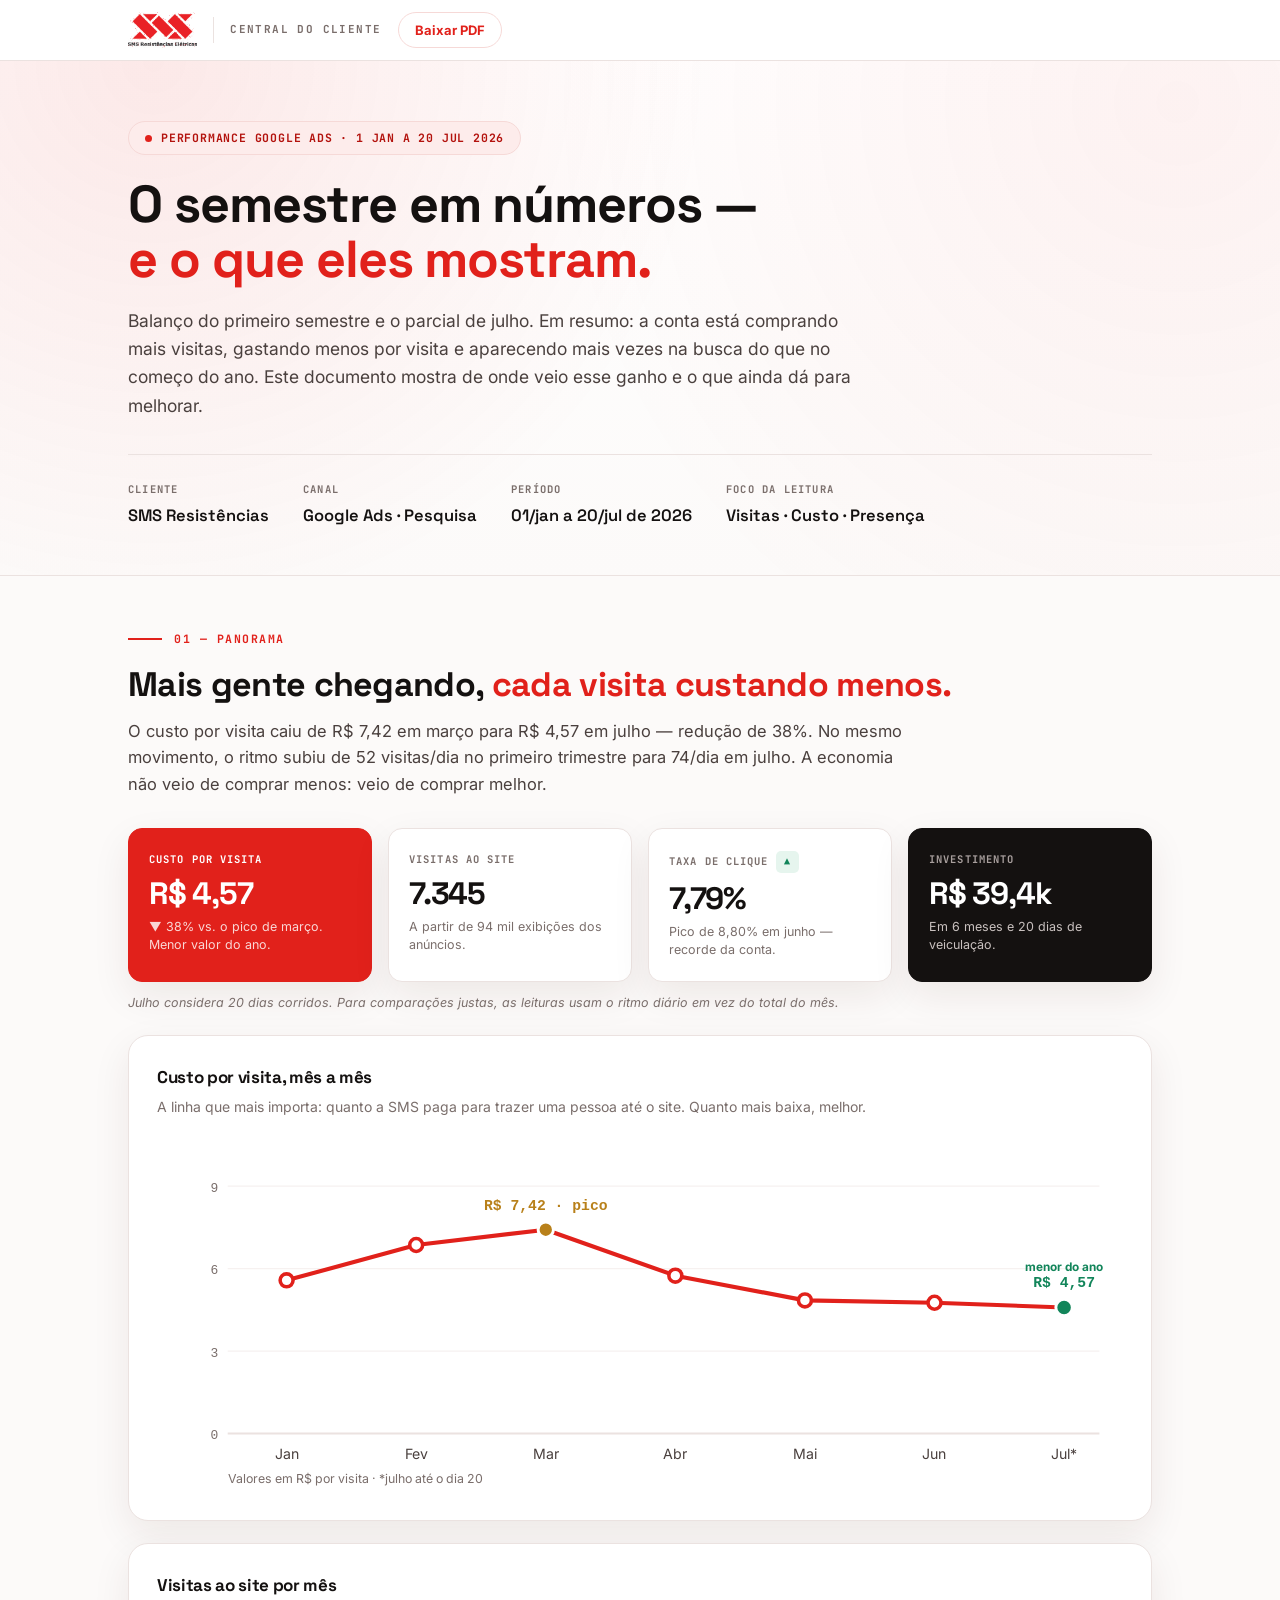
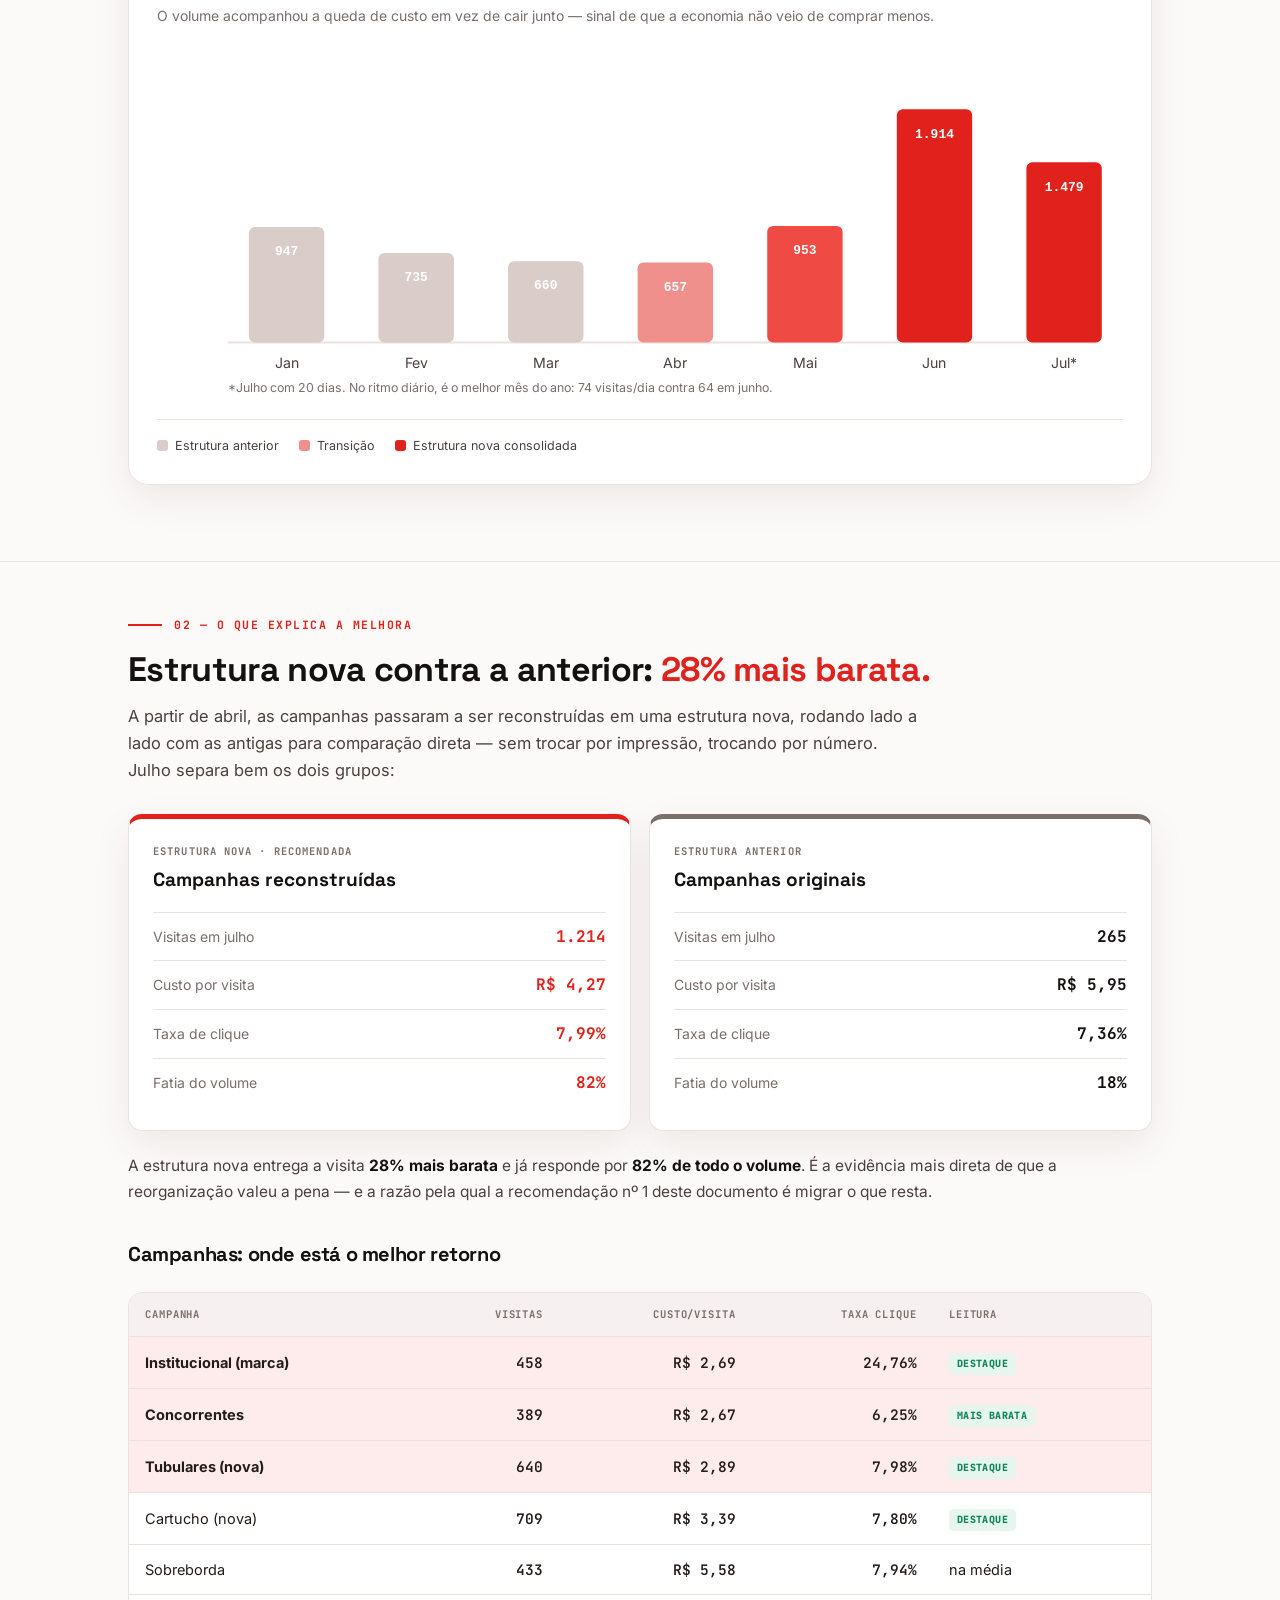
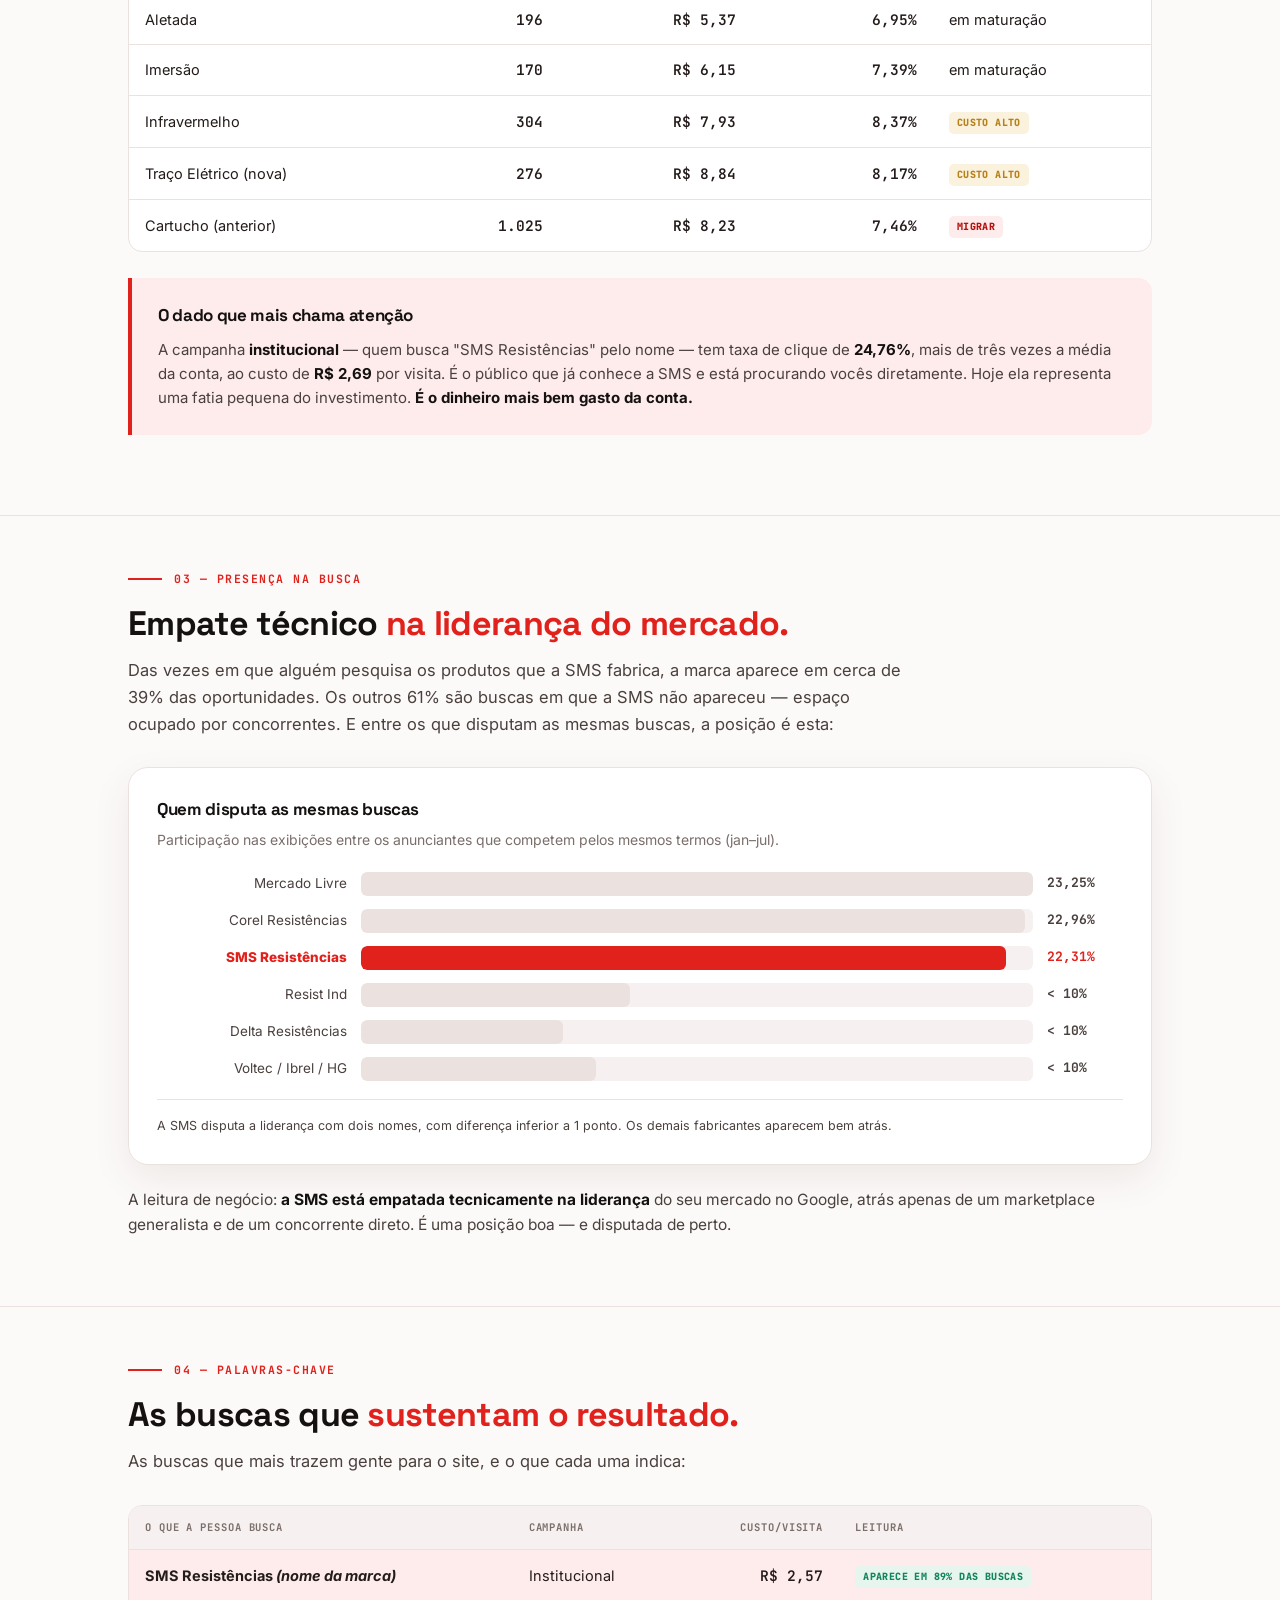
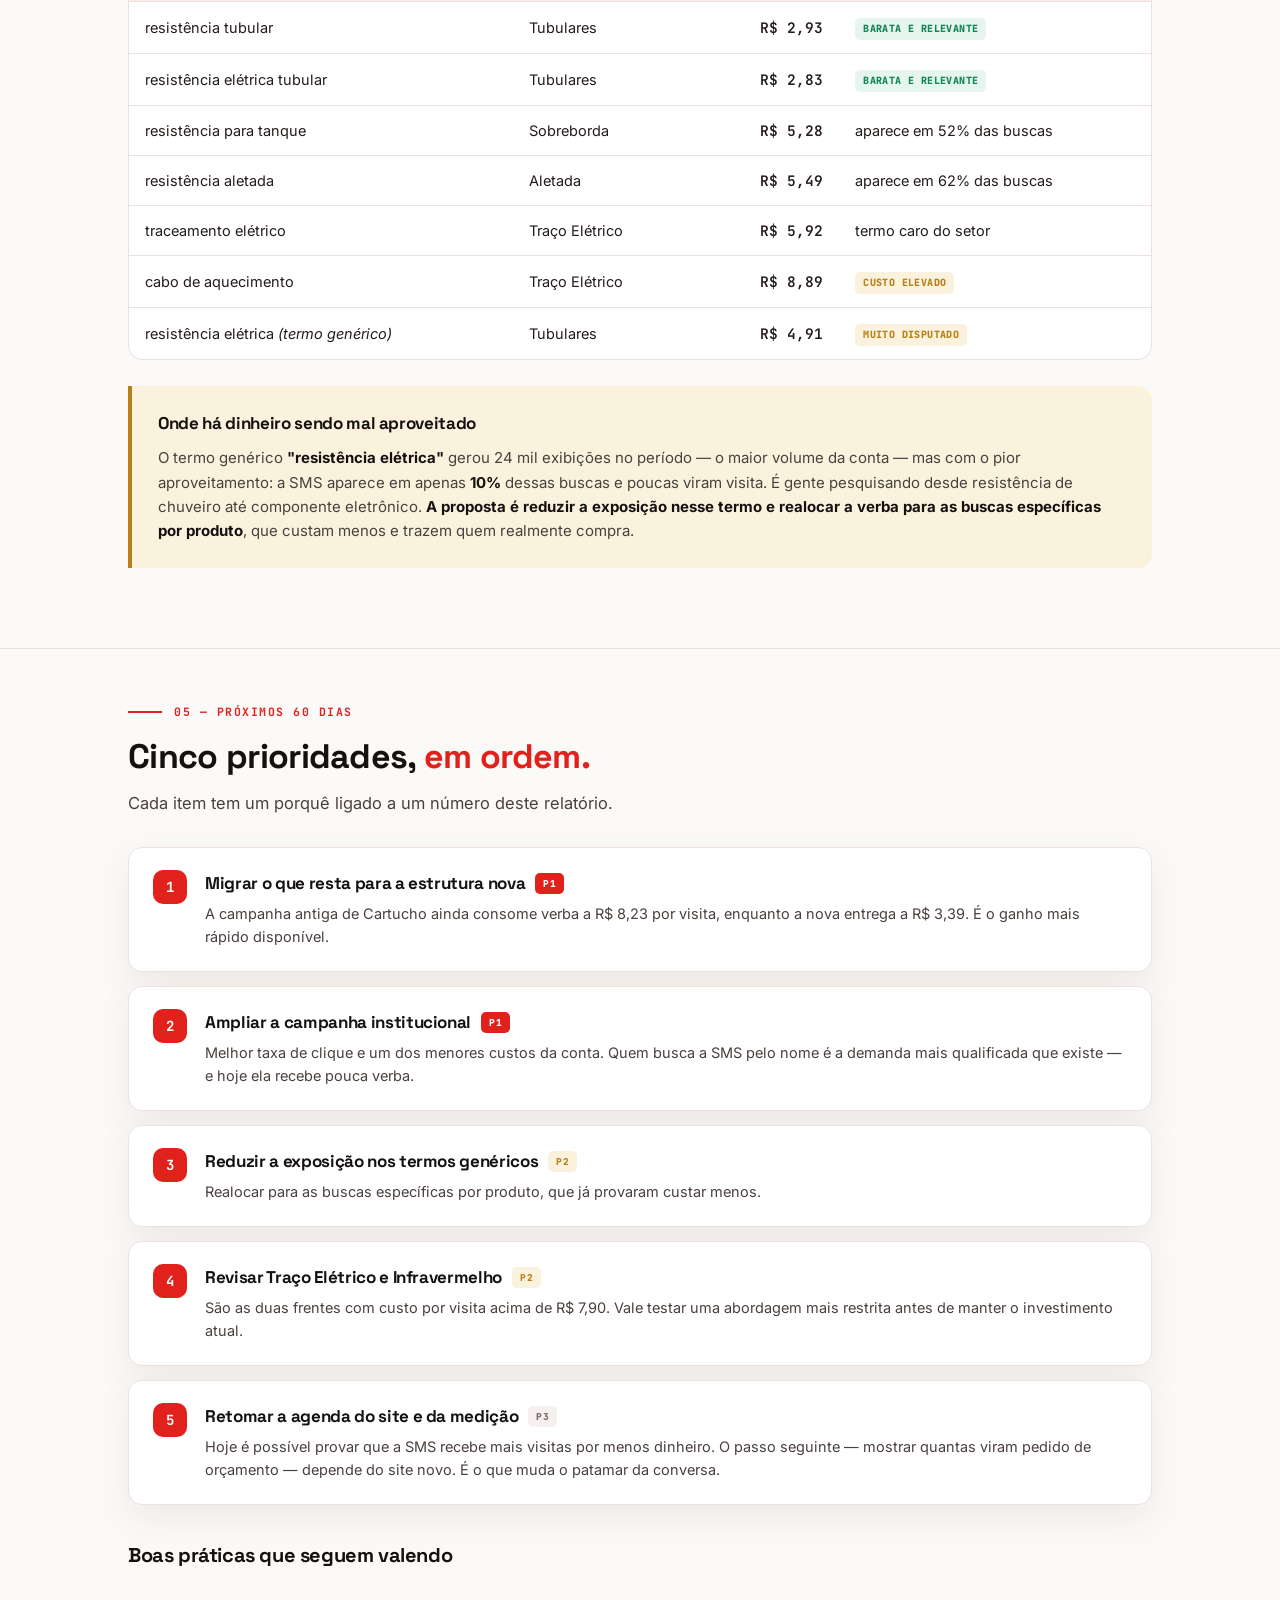
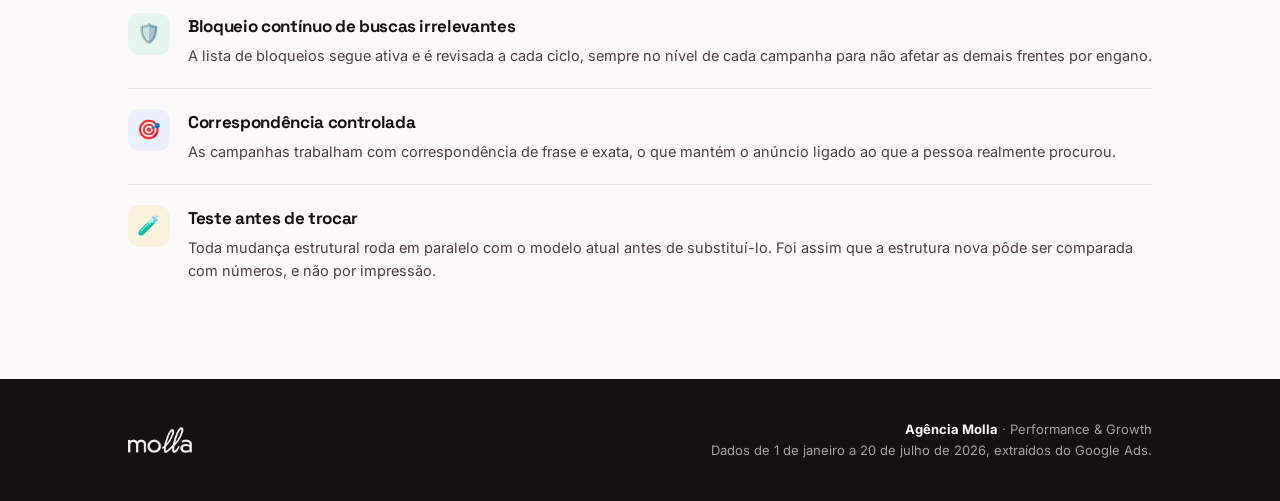
==== commit 30a0c4a6: "Add files via upload" ====
--- a/report_20260720_performance-jan-jul.html
+++ b/report_20260720_performance-jan-jul.html
@@ -212,7 +212,7 @@
 .ft{background:var(--ink);color:#fff;margin-top:0}
 .ft-in{max-width:1080px;margin:0 auto;padding:40px 28px;display:flex;align-items:center;
   justify-content:space-between;gap:22px;flex-wrap:wrap}
-.ft-logo{height:26px;width:auto;display:block;filter:brightness(0) invert(1);opacity:.9}
+.ft-logo{height:26px;width:auto;display:block;opacity:.95}
 .ft-txt{font-size:13px;color:#a89f9d;line-height:1.6;text-align:right;max-width:520px}
 .ft-txt b{color:#fff}
 .note{font-size:12.5px;color:var(--muted);font-style:italic;margin-top:12px;line-height:1.5}
@@ -252,7 +252,7 @@
 </head><body>
 
 <header class="hdr"><div class="hdr-in">
-  <img class="hdr-logo" src="[data-uri]" alt="SMS Resistências Elétricas" />
+  <img class="hdr-logo" src="[data-uri]" alt="SMS Resistências Elétricas" />
   <span class="hdr-sep"></span>
   <span class="hdr-tag">Central do Cliente</span>
   <button class="hdr-pdf" onclick="window.print()">Baixar PDF</button>
@@ -475,7 +475,7 @@
 
 
 <footer class="ft"><div class="ft-in">
-  <img class="ft-logo" src="[data-uri]" alt="Agência Molla" />
+  <img class="ft-logo" src="[data-uri]" alt="Agência Molla" />
   <div class="ft-txt"><b>Agência Molla</b> · Performance &amp; Growth<br>Dados de 1 de janeiro a 20 de julho de 2026, extraídos do Google Ads.</div>
 </div></footer>
 </body></html>
